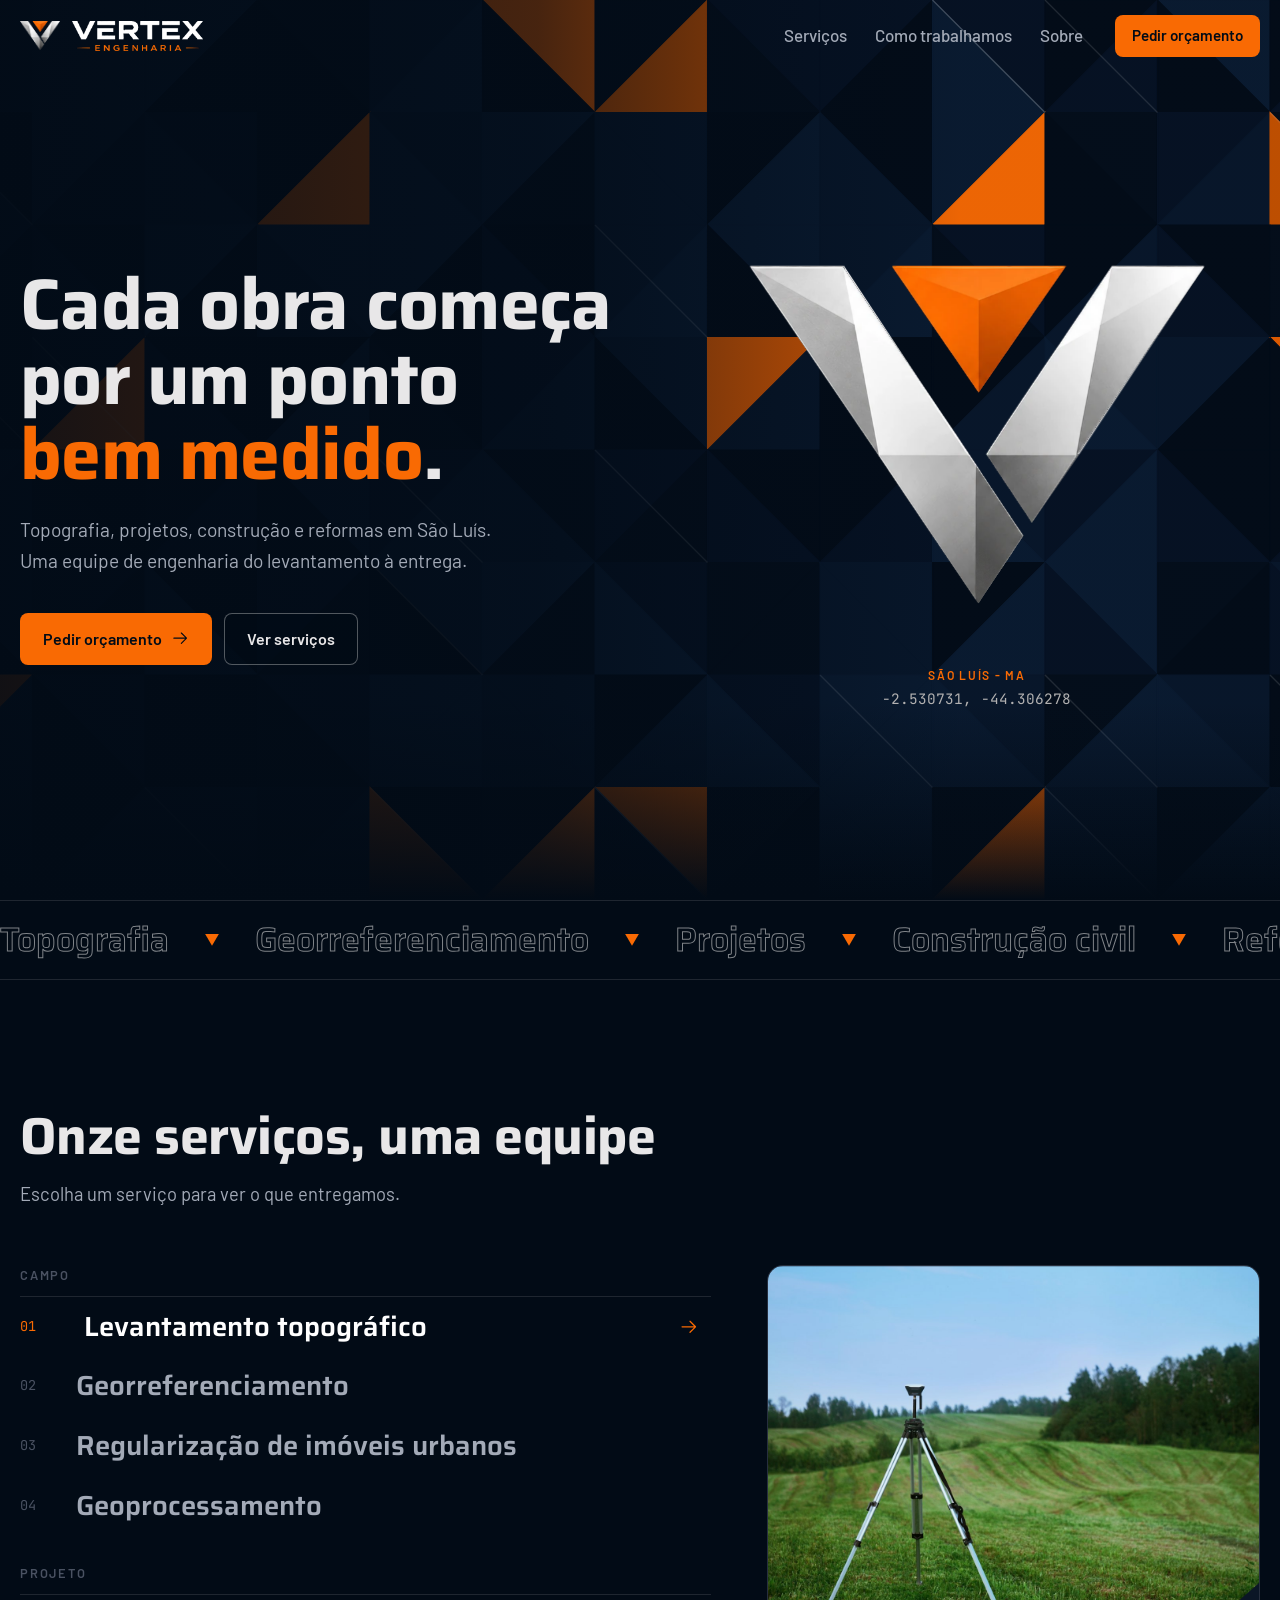
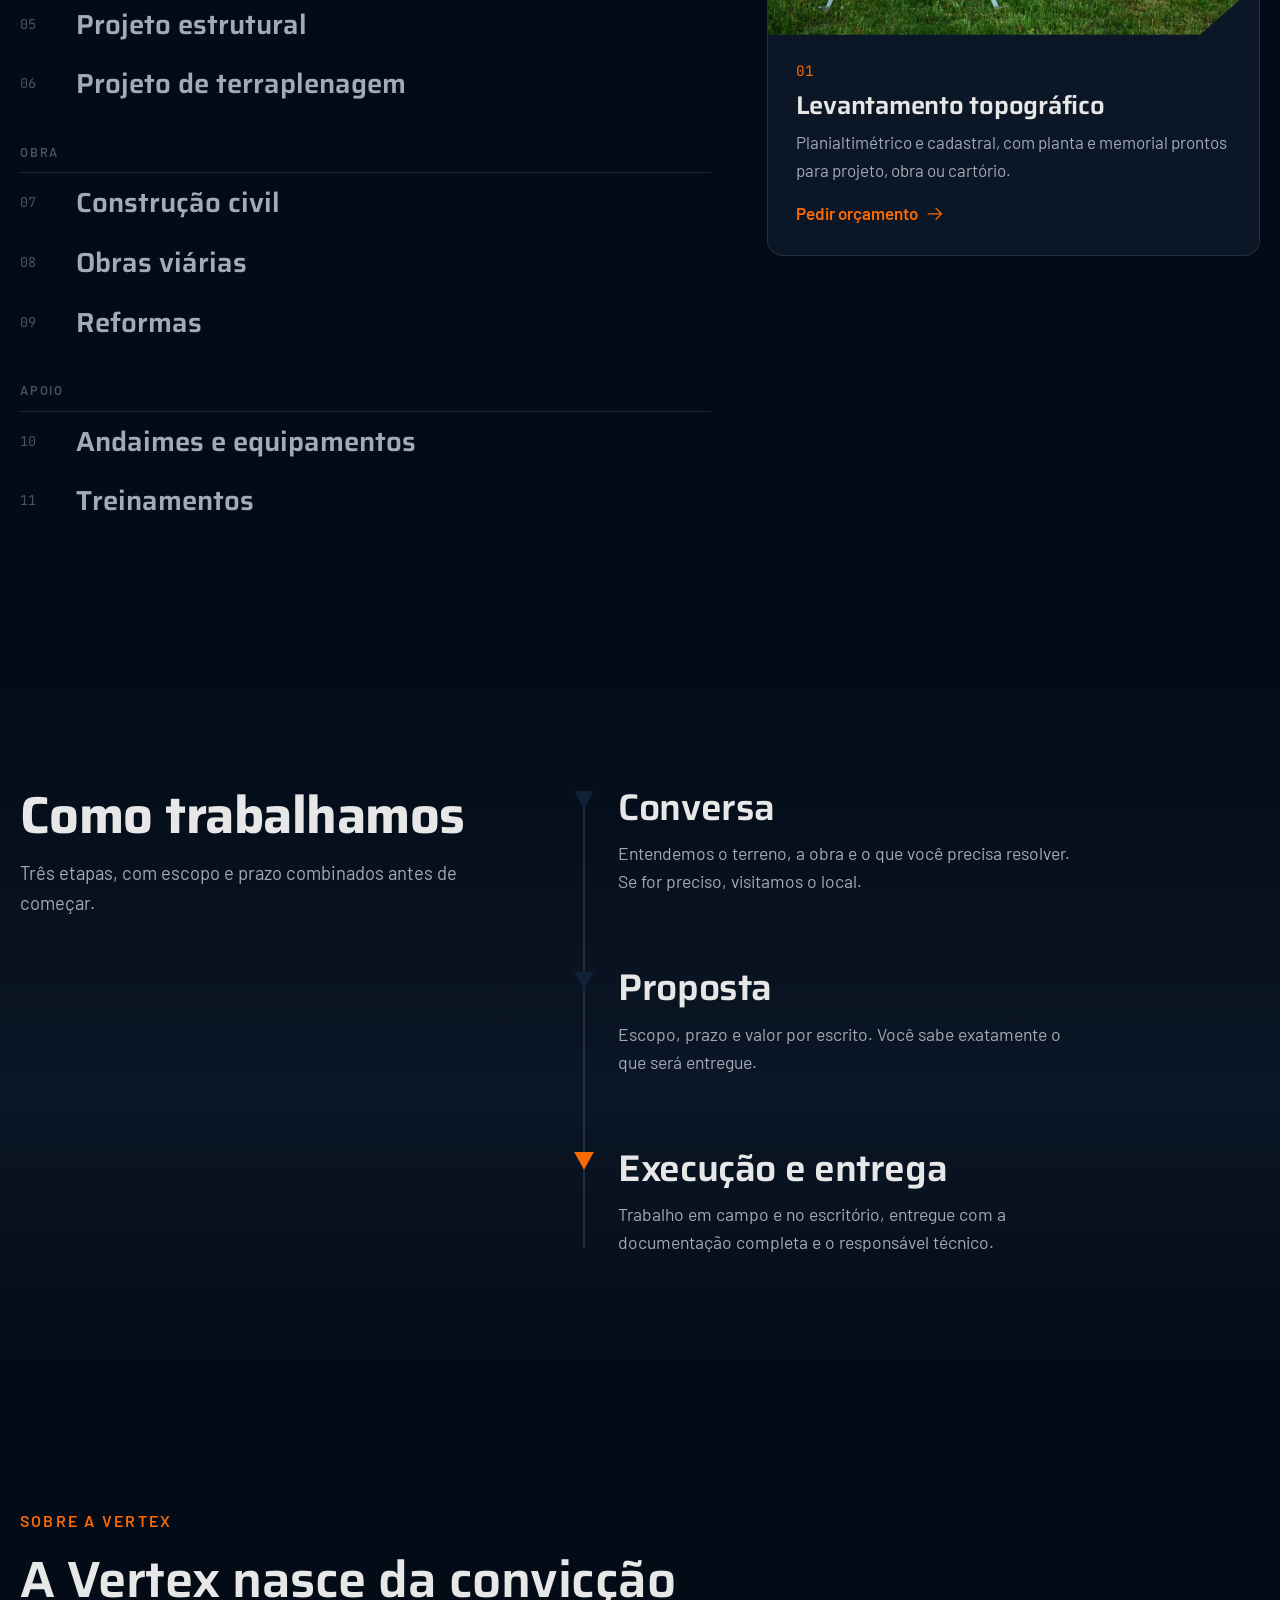
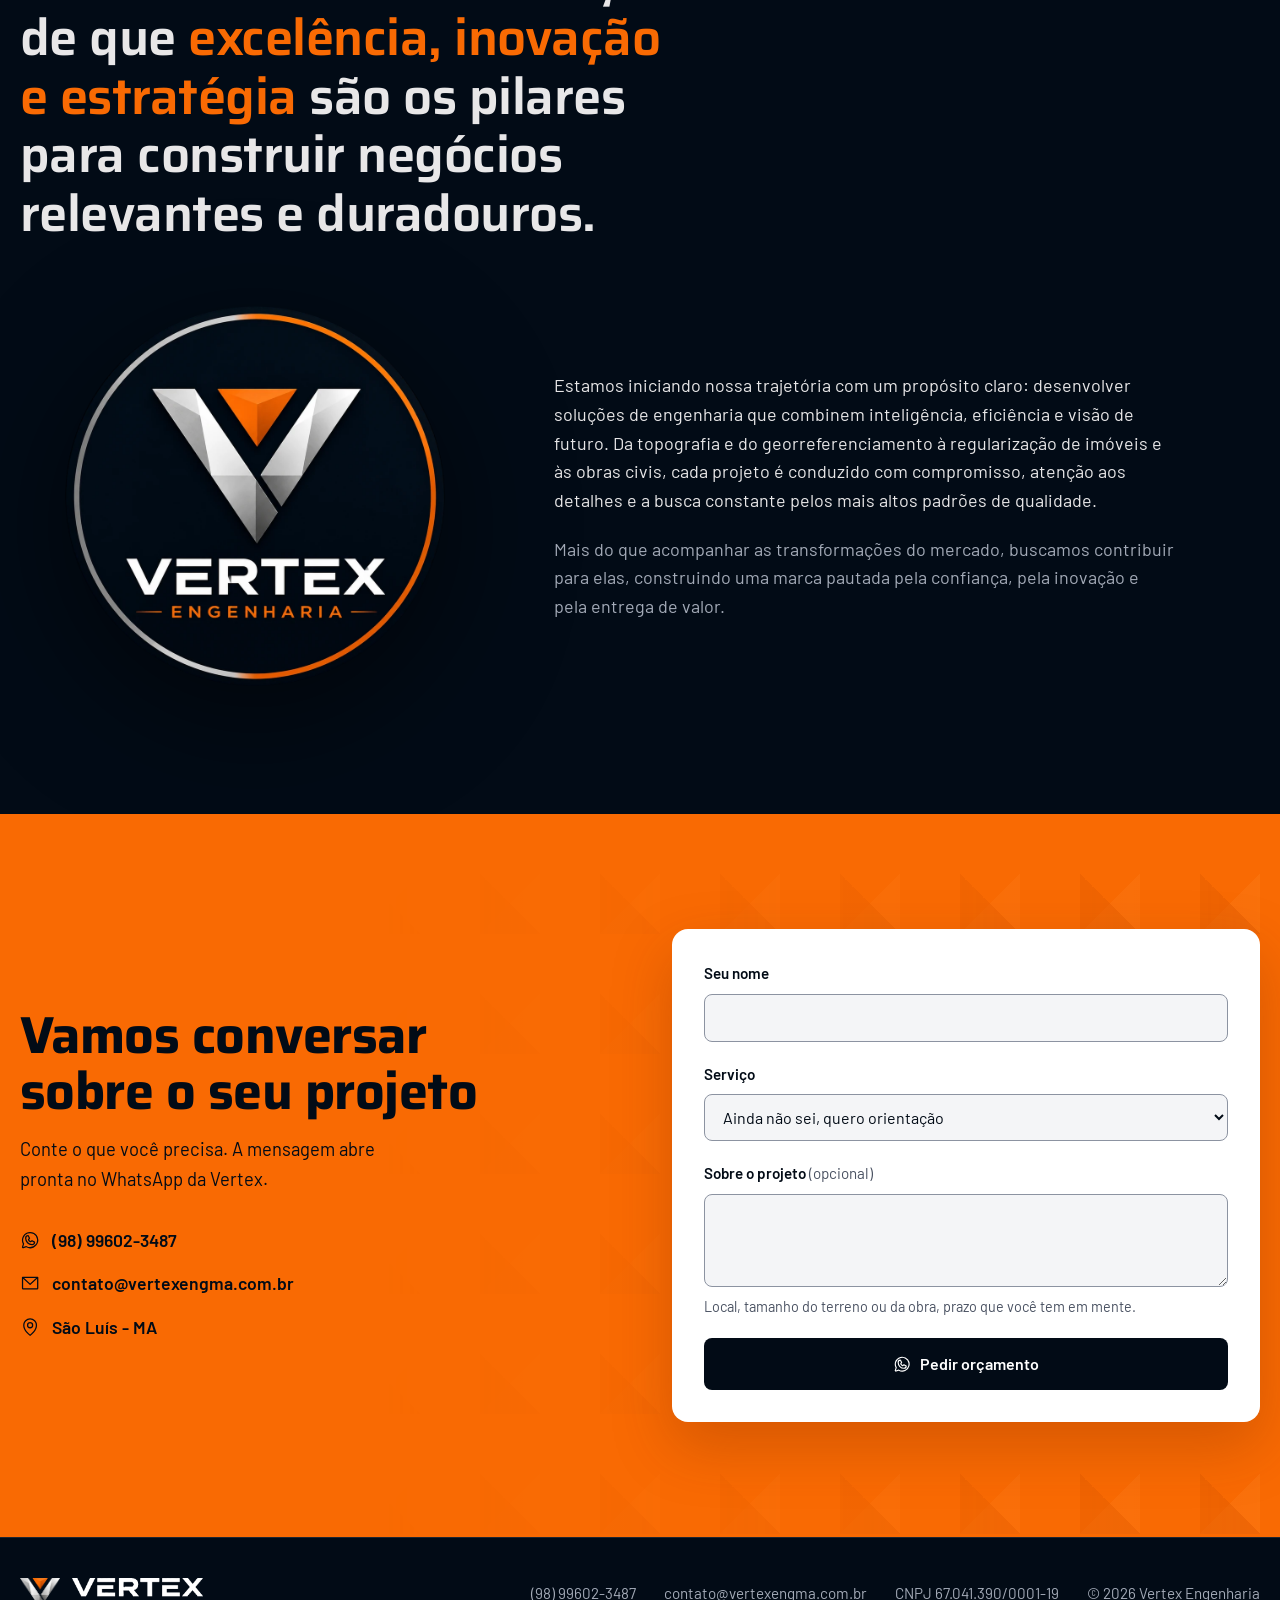
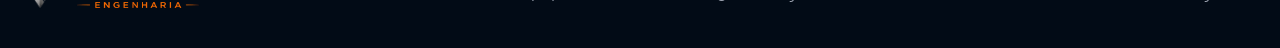
==== index.html @ 5aad8953 "Site Vertex Engenharia, opção 2 (link de teste) Co-Authored-By: Claude Opus 5.5 <noreply@anthropic.c" ====
<!doctype html>
<html lang="pt-BR">
<head>
<meta charset="utf-8">
<meta name="viewport" content="width=device-width, initial-scale=1">
<title>Vertex Engenharia | Topografia, projetos, obras e reformas em São Luís - MA</title>
<meta name="description" content="Engenharia em São Luís - MA: levantamento topográfico, georreferenciamento, regularização de imóveis, geoprocessamento, projeto estrutural, terraplenagem, construção civil, obras viárias, reformas, andaimes e treinamentos.">
<meta name="theme-color" content="#020B16">
<meta name="robots" content="noindex">
<link rel="icon" href="assets/favicon.svg" type="image/svg+xml">
<link rel="apple-touch-icon" href="assets/apple-touch-icon.png">
<link rel="canonical" href="https://vertexengma.com.br/">
<meta property="og:title" content="Vertex Engenharia">
<meta property="og:description" content="Cada obra começa por um ponto bem medido. Topografia, projetos, construção e reformas em São Luís - MA.">
<meta property="og:type" content="website">
<meta property="og:url" content="https://vertexengma.com.br/">
<meta property="og:image" content="https://vertexengma.com.br/assets/selo-512.png">
<link rel="preload" href="assets/fonts/saira-latin-700-normal.woff2" as="font" type="font/woff2" crossorigin>
<link rel="preload" href="assets/fonts/barlow-latin-400-normal.woff2" as="font" type="font/woff2" crossorigin>
<link rel="preload" href="assets/img/v-metal.webp" as="image">
<link rel="stylesheet" href="styles.css">
<script type="application/ld+json">{"@context": "https://schema.org", "@type": "ProfessionalService", "name": "Vertex Engenharia", "url": "https://vertexengma.com.br/", "email": "contato@vertexengma.com.br", "telephone": "+55-98-99602-3487", "taxID": "67.041.390/0001-19", "logo": "https://vertexengma.com.br/assets/selo-512.png", "address": {"@type": "PostalAddress", "addressLocality": "São Luís", "addressRegion": "MA", "addressCountry": "BR"}, "areaServed": {"@type": "City", "name": "São Luís"}}</script>
</head>
<body>

<!-- Ícones: Phosphor Icons (MIT), regular -->
<svg xmlns="http://www.w3.org/2000/svg" aria-hidden="true" style="position:absolute;width:0;height:0;overflow:hidden">
<symbol id="i-arrow-right" viewBox="0 0 256 256" fill="currentColor"><path d="M221.66,133.66l-72,72a8,8,0,0,1-11.32-11.32L196.69,136H40a8,8,0,0,1,0-16H196.69L138.34,61.66a8,8,0,0,1,11.32-11.32l72,72A8,8,0,0,1,221.66,133.66Z"/></symbol>
<symbol id="i-arrow-down" viewBox="0 0 256 256" fill="currentColor"><path d="M205.66,149.66l-72,72a8,8,0,0,1-11.32,0l-72-72a8,8,0,0,1,11.32-11.32L120,196.69V40a8,8,0,0,1,16,0V196.69l58.34-58.35a8,8,0,0,1,11.32,11.32Z"/></symbol>
<symbol id="i-whatsapp-logo" viewBox="0 0 256 256" fill="currentColor"><path d="M187.58,144.84l-32-16a8,8,0,0,0-8,.5l-14.69,9.8a40.55,40.55,0,0,1-16-16l9.8-14.69a8,8,0,0,0,.5-8l-16-32A8,8,0,0,0,104,64a40,40,0,0,0-40,40,88.1,88.1,0,0,0,88,88,40,40,0,0,0,40-40A8,8,0,0,0,187.58,144.84ZM152,176a72.08,72.08,0,0,1-72-72A24,24,0,0,1,99.29,80.46l11.48,23L101,118a8,8,0,0,0-.73,7.51,56.470,56.470,0,0,0,30.15,30.15A8,8,0,0,0,138,155l14.61-9.74,23,11.48A24,24,0,0,1,152,176ZM128,24A104,104,0,0,0,36.18,176.88L24.83,210.93a16,16,0,0,0,20.24,20.240l34.05-11.35A104,104,0,1,0,128,24Zm0,192a87.870,87.870,0,0,1-44.06-11.81,8,8,0,0,0-6.54-.67L40,216,52.47,178.6a8,8,0,0,0-.66-6.54A88,88,0,1,1,128,216Z"/></symbol>
<symbol id="i-phone" viewBox="0 0 256 256" fill="currentColor"><path d="M222.37,158.46l-47.11-21.11-.13-.06a16,16,0,0,0-15.17,1.4,8.12,8.12,0,0,0-.75.56L134.87,160c-15.42-7.49-31.34-23.29-38.83-38.51l20.78-24.71c.2-.25.39-.5.57-.77a16,16,0,0,0,1.32-15.06l0-.12L97.54,33.64a16,16,0,0,0-16.62-9.52A56.26,56.26,0,0,0,32,80c0,79.4,64.6,144,144,144a56.26,56.26,0,0,0,55.88-48.92A16,16,0,0,0,222.37,158.46ZM176,208A128.14,128.14,0,0,1,48,80,40.2,40.2,0,0,1,82.87,40a.61.61,0,0,0,0,.12l21,47L83.2,111.86a6.130,6.130,0,0,0-.57.77,16,16,0,0,0-1,15.7c9.06,18.53,27.73,37.06,46.46,46.11a16,16,0,0,0,15.75-1.14,8.440,8.440,0,0,0,.74-.56L168.89,152l47,21.05h0s.08,0,.11,0A40.21,40.21,0,0,1,176,208Z"/></symbol>
<symbol id="i-envelope-simple" viewBox="0 0 256 256" fill="currentColor"><path d="M224,48H32a8,8,0,0,0-8,8V192a16,16,0,0,0,16,16H216a16,16,0,0,0,16-16V56A8,8,0,0,0,224,48ZM203.43,64,128,133.15,52.57,64ZM216,192H40V74.19l82.59,75.71a8,8,0,0,0,10.82,0L216,74.19V192Z"/></symbol>
<symbol id="i-map-pin" viewBox="0 0 256 256" fill="currentColor"><path d="M128,64a40,40,0,1,0,40,40A40,40,0,0,0,128,64Zm0,64a24,24,0,1,1,24-24A24,24,0,0,1,128,128Zm0-112a88.1,88.1,0,0,0-88,88c0,31.4,14.51,64.68,42,96.25a254.19,254.19,0,0,0,41.45,38.3,8,8,0,0,0,9.18,0A254.19,254.19,0,0,0,174,200.25c27.45-31.57,42-64.85,42-96.25A88.1,88.1,0,0,0,128,16Zm0,206c-16.53-13-72-60.75-72-118a72,72,0,0,1,144,0C200,161.23,144.53,209,128,222Z"/></symbol>
<symbol id="i-v" viewBox="0 0 830 616">
  <polygon fill="#C3C3C3" points="0,0 172,0 234,344"/>
  <polygon fill="#F6F6F6" points="172,0 399,344 234,344"/>
  <polygon fill="#828282" points="234,344 399,344 498,492 418,616"/>
  <polygon fill="#C3C3C3" points="662,0 830,0 602,344"/>
  <polygon fill="#F6F6F6" points="662,0 602,344 434,344"/>
  <polygon fill="#828282" points="434,344 602,344 517,466"/>
  <polygon fill="#F96A03" points="260,0 578,0 418,68"/>
  <polygon fill="#FF8B2E" points="260,0 418,68 418,230"/>
  <polygon fill="#D05201" points="578,0 418,230 418,68"/>
</symbol>
</svg>

<a class="skip" href="#conteudo">Pular para o conteúdo</a>

<header class="header" id="header">
  <div class="wrap header-in">
    <a class="brand" href="#topo" aria-label="Vertex Engenharia, início">
      <img class="brand-v" src="assets/img/v-metal.webp" alt="" width="682" height="506">
      <img class="brand-word" src="assets/wordmark.png" alt="" width="847" height="194">
    </a>
    <nav class="nav" aria-label="Principal">
      <a href="#servicos">Serviços</a>
      <a href="#como-trabalhamos">Como trabalhamos</a>
      <a href="#sobre">Sobre</a>
    </nav>
    <a class="btn btn-primary btn-sm" href="#contato">Pedir orçamento</a>
  </div>
</header>

<main id="conteudo">

<!-- HERO: campo facetado interativo + símbolo que se monta -->
<section class="hero" id="topo">
  <svg class="field" id="field" viewBox="0 0 1600 1000" preserveAspectRatio="xMidYMid slice" aria-hidden="true"><polygon points="0,0 125,0 0,125" fill="#08172B" stroke="#08172B" stroke-width="1.2"></polygon><polygon points="125,0 125,125 0,125" fill="#08172B" stroke="#08172B" stroke-width="1.2"></polygon><polygon points="125,0 250,0 250,125" fill="#0A1B31" stroke="#0A1B31" stroke-width="1.2"></polygon><polygon points="125,0 250,125 125,125" fill="#0A1B31" stroke="#0A1B31" stroke-width="1.2"></polygon><polygon points="250,0 375,0 250,125" fill="#0A1B31" stroke="#0A1B31" stroke-width="1.2"></polygon><polygon points="375,0 375,125 250,125" fill="#030C18" stroke="#030C18" stroke-width="1.2"></polygon><polygon points="375,0 500,0 500,125" fill="#040E1B" stroke="#040E1B" stroke-width="1.2"></polygon><polygon points="375,0 500,125 375,125" fill="#030C18" stroke="#030C18" stroke-width="1.2"></polygon><polygon points="500,0 625,0 500,125" fill="#08172B" stroke="#08172B" stroke-width="1.2"></polygon><polygon points="625,0 625,125 500,125" fill="#0A1B31" stroke="#0A1B31" stroke-width="1.2"></polygon><polygon points="625,0 750,0 750,125" fill="#E85E00" stroke="#E85E00" stroke-width="1.2"></polygon><polygon points="625,0 750,125 625,125" fill="#030C18" stroke="#030C18" stroke-width="1.2"></polygon><polygon points="750,0 875,0 750,125" fill="#040E1B" stroke="#040E1B" stroke-width="1.2"></polygon><polygon points="875,0 875,125 750,125" fill="#C75200" stroke="#C75200" stroke-width="1.2"></polygon><polygon points="875,0 1000,0 1000,125" fill="#061224" stroke="#061224" stroke-width="1.2"></polygon><polygon points="875,0 1000,125 875,125" fill="#040E1B" stroke="#040E1B" stroke-width="1.2"></polygon><polygon points="1000,0 1125,0 1000,125" fill="#061224" stroke="#061224" stroke-width="1.2"></polygon><polygon points="1125,0 1125,125 1000,125" fill="#030C18" stroke="#030C18" stroke-width="1.2"></polygon><polygon points="1125,0 1250,0 1250,125" fill="#061224" stroke="#061224" stroke-width="1.2"></polygon><polygon points="1125,0 1250,125 1125,125" fill="#0A1B31" stroke="#0A1B31" stroke-width="1.2"></polygon><polygon points="1250,0 1375,0 1250,125" fill="#030C18" stroke="#030C18" stroke-width="1.2"></polygon><polygon points="1375,0 1375,125 1250,125" fill="#061224" stroke="#061224" stroke-width="1.2"></polygon><polygon points="1375,0 1500,0 1500,125" fill="#0A1B31" stroke="#0A1B31" stroke-width="1.2"></polygon><polygon points="1375,0 1500,125 1375,125" fill="#030C18" stroke="#030C18" stroke-width="1.2"></polygon><polygon points="1500,0 1625,0 1500,125" fill="#030C18" stroke="#030C18" stroke-width="1.2"></polygon><polygon points="1625,0 1625,125 1500,125" fill="#061224" stroke="#061224" stroke-width="1.2"></polygon><polygon points="1625,0 1750,0 1750,125" fill="#030C18" stroke="#030C18" stroke-width="1.2"></polygon><polygon points="1625,0 1750,125 1625,125" fill="#030C18" stroke="#030C18" stroke-width="1.2"></polygon><polygon points="0,125 125,125 125,250" fill="#030C18" stroke="#030C18" stroke-width="1.2"></polygon><polygon points="0,125 125,250 0,250" fill="#08172B" stroke="#08172B" stroke-width="1.2"></polygon><polygon points="125,125 250,125 125,250" fill="#0A1B31" stroke="#0A1B31" stroke-width="1.2"></polygon><polygon points="250,125 250,250 125,250" fill="#061224" stroke="#061224" stroke-width="1.2"></polygon><polygon points="250,125 375,125 375,250" fill="#061224" stroke="#061224" stroke-width="1.2"></polygon><polygon points="250,125 375,250 250,250" fill="#08172B" stroke="#08172B" stroke-width="1.2"></polygon><polygon points="375,125 500,125 375,250" fill="#030C18" stroke="#030C18" stroke-width="1.2"></polygon><polygon points="500,125 500,250 375,250" fill="#C75200" stroke="#C75200" stroke-width="1.2"></polygon><polygon points="500,125 625,125 625,250" fill="#08172B" stroke="#08172B" stroke-width="1.2"></polygon><polygon points="500,125 625,250 500,250" fill="#0A1B31" stroke="#0A1B31" stroke-width="1.2"></polygon><polygon points="625,125 750,125 625,250" fill="#0A1B31" stroke="#0A1B31" stroke-width="1.2"></polygon><polygon points="750,125 750,250 625,250" fill="#040E1B" stroke="#040E1B" stroke-width="1.2"></polygon><polygon points="750,125 875,125 875,250" fill="#08172B" stroke="#08172B" stroke-width="1.2"></polygon><polygon points="750,125 875,250 750,250" fill="#08172B" stroke="#08172B" stroke-width="1.2"></polygon><polygon points="875,125 1000,125 875,250" fill="#030C18" stroke="#030C18" stroke-width="1.2"></polygon><polygon points="1000,125 1000,250 875,250" fill="#0A1B31" stroke="#0A1B31" stroke-width="1.2"></polygon><polygon points="1000,125 1125,125 1125,250" fill="#030C18" stroke="#030C18" stroke-width="1.2"></polygon><polygon points="1000,125 1125,250 1000,250" fill="#08172B" stroke="#08172B" stroke-width="1.2"></polygon><polygon points="1125,125 1250,125 1125,250" fill="#0A1B31" stroke="#0A1B31" stroke-width="1.2"></polygon><polygon points="1250,125 1250,250 1125,250" fill="#F96A03" stroke="#F96A03" stroke-width="1.2"></polygon><polygon points="1250,125 1375,125 1375,250" fill="#040E1B" stroke="#040E1B" stroke-width="1.2"></polygon><polygon points="1250,125 1375,250 1250,250" fill="#030C18" stroke="#030C18" stroke-width="1.2"></polygon><polygon points="1375,125 1500,125 1375,250" fill="#061224" stroke="#061224" stroke-width="1.2"></polygon><polygon points="1500,125 1500,250 1375,250" fill="#08172B" stroke="#08172B" stroke-width="1.2"></polygon><polygon points="1500,125 1625,125 1625,250" fill="#030C18" stroke="#030C18" stroke-width="1.2"></polygon><polygon points="1500,125 1625,250 1500,250" fill="#C75200" stroke="#C75200" stroke-width="1.2"></polygon><polygon points="1625,125 1750,125 1625,250" fill="#061224" stroke="#061224" stroke-width="1.2"></polygon><polygon points="1750,125 1750,250 1625,250" fill="#040E1B" stroke="#040E1B" stroke-width="1.2"></polygon><polygon points="0,250 125,250 0,375" fill="#08172B" stroke="#08172B" stroke-width="1.2"></polygon><polygon points="125,250 125,375 0,375" fill="#040E1B" stroke="#040E1B" stroke-width="1.2"></polygon><polygon points="125,250 250,250 250,375" fill="#040E1B" stroke="#040E1B" stroke-width="1.2"></polygon><polygon points="125,250 250,375 125,375" fill="#061224" stroke="#061224" stroke-width="1.2"></polygon><polygon points="250,250 375,250 250,375" fill="#0A1B31" stroke="#0A1B31" stroke-width="1.2"></polygon><polygon points="375,250 375,375 250,375" fill="#040E1B" stroke="#040E1B" stroke-width="1.2"></polygon><polygon points="375,250 500,250 500,375" fill="#0A1B31" stroke="#0A1B31" stroke-width="1.2"></polygon><polygon points="375,250 500,375 375,375" fill="#08172B" stroke="#08172B" stroke-width="1.2"></polygon><polygon points="500,250 625,250 500,375" fill="#0A1B31" stroke="#0A1B31" stroke-width="1.2"></polygon><polygon points="625,250 625,375 500,375" fill="#030C18" stroke="#030C18" stroke-width="1.2"></polygon><polygon points="625,250 750,250 750,375" fill="#030C18" stroke="#030C18" stroke-width="1.2"></polygon><polygon points="625,250 750,375 625,375" fill="#061224" stroke="#061224" stroke-width="1.2"></polygon><polygon points="750,250 875,250 750,375" fill="#08172B" stroke="#08172B" stroke-width="1.2"></polygon><polygon points="875,250 875,375 750,375" fill="#0A1B31" stroke="#0A1B31" stroke-width="1.2"></polygon><polygon points="875,250 1000,250 1000,375" fill="#0A1B31" stroke="#0A1B31" stroke-width="1.2"></polygon><polygon points="875,250 1000,375 875,375" fill="#030C18" stroke="#030C18" stroke-width="1.2"></polygon><polygon points="1000,250 1125,250 1000,375" fill="#08172B" stroke="#08172B" stroke-width="1.2"></polygon><polygon points="1125,250 1125,375 1000,375" fill="#0A1B31" stroke="#0A1B31" stroke-width="1.2"></polygon><polygon points="1125,250 1250,250 1250,375" fill="#061224" stroke="#061224" stroke-width="1.2"></polygon><polygon points="1125,250 1250,375 1125,375" fill="#040E1B" stroke="#040E1B" stroke-width="1.2"></polygon><polygon points="1250,250 1375,250 1250,375" fill="#030C18" stroke="#030C18" stroke-width="1.2"></polygon><polygon points="1375,250 1375,375 1250,375" fill="#08172B" stroke="#08172B" stroke-width="1.2"></polygon><polygon points="1375,250 1500,250 1500,375" fill="#030C18" stroke="#030C18" stroke-width="1.2"></polygon><polygon points="1375,250 1500,375 1375,375" fill="#061224" stroke="#061224" stroke-width="1.2"></polygon><polygon points="1500,250 1625,250 1500,375" fill="#040E1B" stroke="#040E1B" stroke-width="1.2"></polygon><polygon points="1625,250 1625,375 1500,375" fill="#040E1B" stroke="#040E1B" stroke-width="1.2"></polygon><polygon points="1625,250 1750,250 1750,375" fill="#061224" stroke="#061224" stroke-width="1.2"></polygon><polygon points="1625,250 1750,375 1625,375" fill="#0A1B31" stroke="#0A1B31" stroke-width="1.2"></polygon><polygon points="0,375 125,375 125,500" fill="#040E1B" stroke="#040E1B" stroke-width="1.2"></polygon><polygon points="0,375 125,500 0,500" fill="#030C18" stroke="#030C18" stroke-width="1.2"></polygon><polygon points="125,375 250,375 125,500" fill="#061224" stroke="#061224" stroke-width="1.2"></polygon><polygon points="250,375 250,500 125,500" fill="#E85E00" stroke="#E85E00" stroke-width="1.2"></polygon><polygon points="250,375 375,375 375,500" fill="#030C18" stroke="#030C18" stroke-width="1.2"></polygon><polygon points="250,375 375,500 250,500" fill="#061224" stroke="#061224" stroke-width="1.2"></polygon><polygon points="375,375 500,375 375,500" fill="#030C18" stroke="#030C18" stroke-width="1.2"></polygon><polygon points="500,375 500,500 375,500" fill="#0A1B31" stroke="#0A1B31" stroke-width="1.2"></polygon><polygon points="500,375 625,375 625,500" fill="#030C18" stroke="#030C18" stroke-width="1.2"></polygon><polygon points="500,375 625,500 500,500" fill="#040E1B" stroke="#040E1B" stroke-width="1.2"></polygon><polygon points="625,375 750,375 625,500" fill="#061224" stroke="#061224" stroke-width="1.2"></polygon><polygon points="750,375 750,500 625,500" fill="#08172B" stroke="#08172B" stroke-width="1.2"></polygon><polygon points="750,375 875,375 875,500" fill="#08172B" stroke="#08172B" stroke-width="1.2"></polygon><polygon points="750,375 875,500 750,500" fill="#030C18" stroke="#030C18" stroke-width="1.2"></polygon><polygon points="875,375 1000,375 875,500" fill="#E85E00" stroke="#E85E00" stroke-width="1.2"></polygon><polygon points="1000,375 1000,500 875,500" fill="#08172B" stroke="#08172B" stroke-width="1.2"></polygon><polygon points="1000,375 1125,375 1125,500" fill="#030C18" stroke="#030C18" stroke-width="1.2"></polygon><polygon points="1000,375 1125,500 1000,500" fill="#030C18" stroke="#030C18" stroke-width="1.2"></polygon><polygon points="1125,375 1250,375 1125,500" fill="#030C18" stroke="#030C18" stroke-width="1.2"></polygon><polygon points="1250,375 1250,500 1125,500" fill="#08172B" stroke="#08172B" stroke-width="1.2"></polygon><polygon points="1250,375 1375,375 1375,500" fill="#08172B" stroke="#08172B" stroke-width="1.2"></polygon><polygon points="1250,375 1375,500 1250,500" fill="#0A1B31" stroke="#0A1B31" stroke-width="1.2"></polygon><polygon points="1375,375 1500,375 1375,500" fill="#08172B" stroke="#08172B" stroke-width="1.2"></polygon><polygon points="1500,375 1500,500 1375,500" fill="#030C18" stroke="#030C18" stroke-width="1.2"></polygon><polygon points="1500,375 1625,375 1625,500" fill="#E85E00" stroke="#E85E00" stroke-width="1.2"></polygon><polygon points="1500,375 1625,500 1500,500" fill="#030C18" stroke="#030C18" stroke-width="1.2"></polygon><polygon points="1625,375 1750,375 1625,500" fill="#040E1B" stroke="#040E1B" stroke-width="1.2"></polygon><polygon points="1750,375 1750,500 1625,500" fill="#030C18" stroke="#030C18" stroke-width="1.2"></polygon><polygon points="0,500 125,500 0,625" fill="#0A1B31" stroke="#0A1B31" stroke-width="1.2"></polygon><polygon points="125,500 125,625 0,625" fill="#08172B" stroke="#08172B" stroke-width="1.2"></polygon><polygon points="125,500 250,500 250,625" fill="#030C18" stroke="#030C18" stroke-width="1.2"></polygon><polygon points="125,500 250,625 125,625" fill="#040E1B" stroke="#040E1B" stroke-width="1.2"></polygon><polygon points="250,500 375,500 250,625" fill="#040E1B" stroke="#040E1B" stroke-width="1.2"></polygon><polygon points="375,500 375,625 250,625" fill="#061224" stroke="#061224" stroke-width="1.2"></polygon><polygon points="375,500 500,500 500,625" fill="#08172B" stroke="#08172B" stroke-width="1.2"></polygon><polygon points="375,500 500,625 375,625" fill="#040E1B" stroke="#040E1B" stroke-width="1.2"></polygon><polygon points="500,500 625,500 500,625" fill="#061224" stroke="#061224" stroke-width="1.2"></polygon><polygon points="625,500 625,625 500,625" fill="#08172B" stroke="#08172B" stroke-width="1.2"></polygon><polygon points="625,500 750,500 750,625" fill="#040E1B" stroke="#040E1B" stroke-width="1.2"></polygon><polygon points="625,500 750,625 625,625" fill="#08172B" stroke="#08172B" stroke-width="1.2"></polygon><polygon points="750,500 875,500 750,625" fill="#061224" stroke="#061224" stroke-width="1.2"></polygon><polygon points="875,500 875,625 750,625" fill="#040E1B" stroke="#040E1B" stroke-width="1.2"></polygon><polygon points="875,500 1000,500 1000,625" fill="#030C18" stroke="#030C18" stroke-width="1.2"></polygon><polygon points="875,500 1000,625 875,625" fill="#061224" stroke="#061224" stroke-width="1.2"></polygon><polygon points="1000,500 1125,500 1000,625" fill="#030C18" stroke="#030C18" stroke-width="1.2"></polygon><polygon points="1125,500 1125,625 1000,625" fill="#061224" stroke="#061224" stroke-width="1.2"></polygon><polygon points="1125,500 1250,500 1250,625" fill="#08172B" stroke="#08172B" stroke-width="1.2"></polygon><polygon points="1125,500 1250,625 1125,625" fill="#0A1B31" stroke="#0A1B31" stroke-width="1.2"></polygon><polygon points="1250,500 1375,500 1250,625" fill="#061224" stroke="#061224" stroke-width="1.2"></polygon><polygon points="1375,500 1375,625 1250,625" fill="#0A1B31" stroke="#0A1B31" stroke-width="1.2"></polygon><polygon points="1375,500 1500,500 1500,625" fill="#030C18" stroke="#030C18" stroke-width="1.2"></polygon><polygon points="1375,500 1500,625 1375,625" fill="#061224" stroke="#061224" stroke-width="1.2"></polygon><polygon points="1500,500 1625,500 1500,625" fill="#030C18" stroke="#030C18" stroke-width="1.2"></polygon><polygon points="1625,500 1625,625 1500,625" fill="#061224" stroke="#061224" stroke-width="1.2"></polygon><polygon points="1625,500 1750,500 1750,625" fill="#061224" stroke="#061224" stroke-width="1.2"></polygon><polygon points="1625,500 1750,625 1625,625" fill="#F96A03" stroke="#F96A03" stroke-width="1.2"></polygon><polygon points="0,625 125,625 125,750" fill="#08172B" stroke="#08172B" stroke-width="1.2"></polygon><polygon points="0,625 125,750 0,750" fill="#030C18" stroke="#030C18" stroke-width="1.2"></polygon><polygon points="125,625 250,625 125,750" fill="#061224" stroke="#061224" stroke-width="1.2"></polygon><polygon points="250,625 250,750 125,750" fill="#040E1B" stroke="#040E1B" stroke-width="1.2"></polygon><polygon points="250,625 375,625 375,750" fill="#030C18" stroke="#030C18" stroke-width="1.2"></polygon><polygon points="250,625 375,750 250,750" fill="#0A1B31" stroke="#0A1B31" stroke-width="1.2"></polygon><polygon points="375,625 500,625 375,750" fill="#061224" stroke="#061224" stroke-width="1.2"></polygon><polygon points="500,625 500,750 375,750" fill="#040E1B" stroke="#040E1B" stroke-width="1.2"></polygon><polygon points="500,625 625,625 625,750" fill="#08172B" stroke="#08172B" stroke-width="1.2"></polygon><polygon points="500,625 625,750 500,750" fill="#030C18" stroke="#030C18" stroke-width="1.2"></polygon><polygon points="625,625 750,625 625,750" fill="#0A1B31" stroke="#0A1B31" stroke-width="1.2"></polygon><polygon points="750,625 750,750 625,750" fill="#040E1B" stroke="#040E1B" stroke-width="1.2"></polygon><polygon points="750,625 875,625 875,750" fill="#061224" stroke="#061224" stroke-width="1.2"></polygon><polygon points="750,625 875,750 750,750" fill="#0A1B31" stroke="#0A1B31" stroke-width="1.2"></polygon><polygon points="875,625 1000,625 875,750" fill="#040E1B" stroke="#040E1B" stroke-width="1.2"></polygon><polygon points="1000,625 1000,750 875,750" fill="#040E1B" stroke="#040E1B" stroke-width="1.2"></polygon><polygon points="1000,625 1125,625 1125,750" fill="#08172B" stroke="#08172B" stroke-width="1.2"></polygon><polygon points="1000,625 1125,750 1000,750" fill="#08172B" stroke="#08172B" stroke-width="1.2"></polygon><polygon points="1125,625 1250,625 1125,750" fill="#030C18" stroke="#030C18" stroke-width="1.2"></polygon><polygon points="1250,625 1250,750 1125,750" fill="#0A1B31" stroke="#0A1B31" stroke-width="1.2"></polygon><polygon points="1250,625 1375,625 1375,750" fill="#0A1B31" stroke="#0A1B31" stroke-width="1.2"></polygon><polygon points="1250,625 1375,750 1250,750" fill="#061224" stroke="#061224" stroke-width="1.2"></polygon><polygon points="1375,625 1500,625 1375,750" fill="#040E1B" stroke="#040E1B" stroke-width="1.2"></polygon><polygon points="1500,625 1500,750 1375,750" fill="#030C18" stroke="#030C18" stroke-width="1.2"></polygon><polygon points="1500,625 1625,625 1625,750" fill="#08172B" stroke="#08172B" stroke-width="1.2"></polygon><polygon points="1500,625 1625,750 1500,750" fill="#061224" stroke="#061224" stroke-width="1.2"></polygon><polygon points="1625,625 1750,625 1625,750" fill="#061224" stroke="#061224" stroke-width="1.2"></polygon><polygon points="1750,625 1750,750 1625,750" fill="#030C18" stroke="#030C18" stroke-width="1.2"></polygon><polygon points="0,750 125,750 0,875" fill="#C75200" stroke="#C75200" stroke-width="1.2"></polygon><polygon points="125,750 125,875 0,875" fill="#0A1B31" stroke="#0A1B31" stroke-width="1.2"></polygon><polygon points="125,750 250,750 250,875" fill="#061224" stroke="#061224" stroke-width="1.2"></polygon><polygon points="125,750 250,875 125,875" fill="#030C18" stroke="#030C18" stroke-width="1.2"></polygon><polygon points="250,750 375,750 250,875" fill="#030C18" stroke="#030C18" stroke-width="1.2"></polygon><polygon points="375,750 375,875 250,875" fill="#030C18" stroke="#030C18" stroke-width="1.2"></polygon><polygon points="375,750 500,750 500,875" fill="#061224" stroke="#061224" stroke-width="1.2"></polygon><polygon points="375,750 500,875 375,875" fill="#040E1B" stroke="#040E1B" stroke-width="1.2"></polygon><polygon points="500,750 625,750 500,875" fill="#0A1B31" stroke="#0A1B31" stroke-width="1.2"></polygon><polygon points="625,750 625,875 500,875" fill="#0A1B31" stroke="#0A1B31" stroke-width="1.2"></polygon><polygon points="625,750 750,750 750,875" fill="#08172B" stroke="#08172B" stroke-width="1.2"></polygon><polygon points="625,750 750,875 625,875" fill="#08172B" stroke="#08172B" stroke-width="1.2"></polygon><polygon points="750,750 875,750 750,875" fill="#030C18" stroke="#030C18" stroke-width="1.2"></polygon><polygon points="875,750 875,875 750,875" fill="#08172B" stroke="#08172B" stroke-width="1.2"></polygon><polygon points="875,750 1000,750 1000,875" fill="#061224" stroke="#061224" stroke-width="1.2"></polygon><polygon points="875,750 1000,875 875,875" fill="#0A1B31" stroke="#0A1B31" stroke-width="1.2"></polygon><polygon points="1000,750 1125,750 1000,875" fill="#0A1B31" stroke="#0A1B31" stroke-width="1.2"></polygon><polygon points="1125,750 1125,875 1000,875" fill="#0A1B31" stroke="#0A1B31" stroke-width="1.2"></polygon><polygon points="1125,750 1250,750 1250,875" fill="#08172B" stroke="#08172B" stroke-width="1.2"></polygon><polygon points="1125,750 1250,875 1125,875" fill="#0A1B31" stroke="#0A1B31" stroke-width="1.2"></polygon><polygon points="1250,750 1375,750 1250,875" fill="#040E1B" stroke="#040E1B" stroke-width="1.2"></polygon><polygon points="1375,750 1375,875 1250,875" fill="#0A1B31" stroke="#0A1B31" stroke-width="1.2"></polygon><polygon points="1375,750 1500,750 1500,875" fill="#08172B" stroke="#08172B" stroke-width="1.2"></polygon><polygon points="1375,750 1500,875 1375,875" fill="#0A1B31" stroke="#0A1B31" stroke-width="1.2"></polygon><polygon points="1500,750 1625,750 1500,875" fill="#030C18" stroke="#030C18" stroke-width="1.2"></polygon><polygon points="1625,750 1625,875 1500,875" fill="#030C18" stroke="#030C18" stroke-width="1.2"></polygon><polygon points="1625,750 1750,750 1750,875" fill="#030C18" stroke="#030C18" stroke-width="1.2"></polygon><polygon points="1625,750 1750,875 1625,875" fill="#08172B" stroke="#08172B" stroke-width="1.2"></polygon><polygon points="0,875 125,875 125,1000" fill="#0A1B31" stroke="#0A1B31" stroke-width="1.2"></polygon><polygon points="0,875 125,1000 0,1000" fill="#030C18" stroke="#030C18" stroke-width="1.2"></polygon><polygon points="125,875 250,875 125,1000" fill="#030C18" stroke="#030C18" stroke-width="1.2"></polygon><polygon points="250,875 250,1000 125,1000" fill="#08172B" stroke="#08172B" stroke-width="1.2"></polygon><polygon points="250,875 375,875 375,1000" fill="#08172B" stroke="#08172B" stroke-width="1.2"></polygon><polygon points="250,875 375,1000 250,1000" fill="#08172B" stroke="#08172B" stroke-width="1.2"></polygon><polygon points="375,875 500,875 375,1000" fill="#061224" stroke="#061224" stroke-width="1.2"></polygon><polygon points="500,875 500,1000 375,1000" fill="#08172B" stroke="#08172B" stroke-width="1.2"></polygon><polygon points="500,875 625,875 625,1000" fill="#030C18" stroke="#030C18" stroke-width="1.2"></polygon><polygon points="500,875 625,1000 500,1000" fill="#C75200" stroke="#C75200" stroke-width="1.2"></polygon><polygon points="625,875 750,875 625,1000" fill="#040E1B" stroke="#040E1B" stroke-width="1.2"></polygon><polygon points="750,875 750,1000 625,1000" fill="#F96A03" stroke="#F96A03" stroke-width="1.2"></polygon><polygon points="750,875 875,875 875,1000" fill="#C75200" stroke="#C75200" stroke-width="1.2"></polygon><polygon points="750,875 875,1000 750,1000" fill="#061224" stroke="#061224" stroke-width="1.2"></polygon><polygon points="875,875 1000,875 875,1000" fill="#040E1B" stroke="#040E1B" stroke-width="1.2"></polygon><polygon points="1000,875 1000,1000 875,1000" fill="#030C18" stroke="#030C18" stroke-width="1.2"></polygon><polygon points="1000,875 1125,875 1125,1000" fill="#0A1B31" stroke="#0A1B31" stroke-width="1.2"></polygon><polygon points="1000,875 1125,1000 1000,1000" fill="#0A1B31" stroke="#0A1B31" stroke-width="1.2"></polygon><polygon points="1125,875 1250,875 1125,1000" fill="#040E1B" stroke="#040E1B" stroke-width="1.2"></polygon><polygon points="1250,875 1250,1000 1125,1000" fill="#E85E00" stroke="#E85E00" stroke-width="1.2"></polygon><polygon points="1250,875 1375,875 1375,1000" fill="#08172B" stroke="#08172B" stroke-width="1.2"></polygon><polygon points="1250,875 1375,1000 1250,1000" fill="#0A1B31" stroke="#0A1B31" stroke-width="1.2"></polygon><polygon points="1375,875 1500,875 1375,1000" fill="#040E1B" stroke="#040E1B" stroke-width="1.2"></polygon><polygon points="1500,875 1500,1000 1375,1000" fill="#0A1B31" stroke="#0A1B31" stroke-width="1.2"></polygon><polygon points="1500,875 1625,875 1625,1000" fill="#0A1B31" stroke="#0A1B31" stroke-width="1.2"></polygon><polygon points="1500,875 1625,1000 1500,1000" fill="#0A1B31" stroke="#0A1B31" stroke-width="1.2"></polygon><polygon points="1625,875 1750,875 1625,1000" fill="#040E1B" stroke="#040E1B" stroke-width="1.2"></polygon><polygon points="1750,875 1750,1000 1625,1000" fill="#061224" stroke="#061224" stroke-width="1.2"></polygon><polygon points="0,1000 125,1000 0,1125" fill="#061224" stroke="#061224" stroke-width="1.2"></polygon><polygon points="125,1000 125,1125 0,1125" fill="#040E1B" stroke="#040E1B" stroke-width="1.2"></polygon><polygon points="125,1000 250,1000 250,1125" fill="#040E1B" stroke="#040E1B" stroke-width="1.2"></polygon><polygon points="125,1000 250,1125 125,1125" fill="#040E1B" stroke="#040E1B" stroke-width="1.2"></polygon><polygon points="250,1000 375,1000 250,1125" fill="#040E1B" stroke="#040E1B" stroke-width="1.2"></polygon><polygon points="375,1000 375,1125 250,1125" fill="#061224" stroke="#061224" stroke-width="1.2"></polygon><polygon points="375,1000 500,1000 500,1125" fill="#08172B" stroke="#08172B" stroke-width="1.2"></polygon><polygon points="375,1000 500,1125 375,1125" fill="#08172B" stroke="#08172B" stroke-width="1.2"></polygon><polygon points="500,1000 625,1000 500,1125" fill="#040E1B" stroke="#040E1B" stroke-width="1.2"></polygon><polygon points="625,1000 625,1125 500,1125" fill="#030C18" stroke="#030C18" stroke-width="1.2"></polygon><polygon points="625,1000 750,1000 750,1125" fill="#0A1B31" stroke="#0A1B31" stroke-width="1.2"></polygon><polygon points="625,1000 750,1125 625,1125" fill="#061224" stroke="#061224" stroke-width="1.2"></polygon><polygon points="750,1000 875,1000 750,1125" fill="#0A1B31" stroke="#0A1B31" stroke-width="1.2"></polygon><polygon points="875,1000 875,1125 750,1125" fill="#061224" stroke="#061224" stroke-width="1.2"></polygon><polygon points="875,1000 1000,1000 1000,1125" fill="#040E1B" stroke="#040E1B" stroke-width="1.2"></polygon><polygon points="875,1000 1000,1125 875,1125" fill="#08172B" stroke="#08172B" stroke-width="1.2"></polygon><polygon points="1000,1000 1125,1000 1000,1125" fill="#030C18" stroke="#030C18" stroke-width="1.2"></polygon><polygon points="1125,1000 1125,1125 1000,1125" fill="#0A1B31" stroke="#0A1B31" stroke-width="1.2"></polygon><polygon points="1125,1000 1250,1000 1250,1125" fill="#0A1B31" stroke="#0A1B31" stroke-width="1.2"></polygon><polygon points="1125,1000 1250,1125 1125,1125" fill="#040E1B" stroke="#040E1B" stroke-width="1.2"></polygon><polygon points="1250,1000 1375,1000 1250,1125" fill="#040E1B" stroke="#040E1B" stroke-width="1.2"></polygon><polygon points="1375,1000 1375,1125 1250,1125" fill="#040E1B" stroke="#040E1B" stroke-width="1.2"></polygon><polygon points="1375,1000 1500,1000 1500,1125" fill="#030C18" stroke="#030C18" stroke-width="1.2"></polygon><polygon points="1375,1000 1500,1125 1375,1125" fill="#040E1B" stroke="#040E1B" stroke-width="1.2"></polygon><polygon points="1500,1000 1625,1000 1500,1125" fill="#08172B" stroke="#08172B" stroke-width="1.2"></polygon><polygon points="1625,1000 1625,1125 1500,1125" fill="#030C18" stroke="#030C18" stroke-width="1.2"></polygon><polygon points="1625,1000 1750,1000 1750,1125" fill="#08172B" stroke="#08172B" stroke-width="1.2"></polygon><polygon points="1625,1000 1750,1125 1625,1125" fill="#061224" stroke="#061224" stroke-width="1.2"></polygon><polygon points="0,1125 125,1125 125,1250" fill="#0A1B31" stroke="#0A1B31" stroke-width="1.2"></polygon><polygon points="0,1125 125,1250 0,1250" fill="#030C18" stroke="#030C18" stroke-width="1.2"></polygon><polygon points="125,1125 250,1125 125,1250" fill="#040E1B" stroke="#040E1B" stroke-width="1.2"></polygon><polygon points="250,1125 250,1250 125,1250" fill="#061224" stroke="#061224" stroke-width="1.2"></polygon><polygon points="250,1125 375,1125 375,1250" fill="#08172B" stroke="#08172B" stroke-width="1.2"></polygon><polygon points="250,1125 375,1250 250,1250" fill="#0A1B31" stroke="#0A1B31" stroke-width="1.2"></polygon><polygon points="375,1125 500,1125 375,1250" fill="#0A1B31" stroke="#0A1B31" stroke-width="1.2"></polygon><polygon points="500,1125 500,1250 375,1250" fill="#061224" stroke="#061224" stroke-width="1.2"></polygon><polygon points="500,1125 625,1125 625,1250" fill="#08172B" stroke="#08172B" stroke-width="1.2"></polygon><polygon points="500,1125 625,1250 500,1250" fill="#040E1B" stroke="#040E1B" stroke-width="1.2"></polygon><polygon points="625,1125 750,1125 625,1250" fill="#061224" stroke="#061224" stroke-width="1.2"></polygon><polygon points="750,1125 750,1250 625,1250" fill="#061224" stroke="#061224" stroke-width="1.2"></polygon><polygon points="750,1125 875,1125 875,1250" fill="#030C18" stroke="#030C18" stroke-width="1.2"></polygon><polygon points="750,1125 875,1250 750,1250" fill="#040E1B" stroke="#040E1B" stroke-width="1.2"></polygon><polygon points="875,1125 1000,1125 875,1250" fill="#08172B" stroke="#08172B" stroke-width="1.2"></polygon><polygon points="1000,1125 1000,1250 875,1250" fill="#061224" stroke="#061224" stroke-width="1.2"></polygon><polygon points="1000,1125 1125,1125 1125,1250" fill="#061224" stroke="#061224" stroke-width="1.2"></polygon><polygon points="1000,1125 1125,1250 1000,1250" fill="#040E1B" stroke="#040E1B" stroke-width="1.2"></polygon><polygon points="1125,1125 1250,1125 1125,1250" fill="#040E1B" stroke="#040E1B" stroke-width="1.2"></polygon><polygon points="1250,1125 1250,1250 1125,1250" fill="#061224" stroke="#061224" stroke-width="1.2"></polygon><polygon points="1250,1125 1375,1125 1375,1250" fill="#C75200" stroke="#C75200" stroke-width="1.2"></polygon><polygon points="1250,1125 1375,1250 1250,1250" fill="#0A1B31" stroke="#0A1B31" stroke-width="1.2"></polygon><polygon points="1375,1125 1500,1125 1375,1250" fill="#061224" stroke="#061224" stroke-width="1.2"></polygon><polygon points="1500,1125 1500,1250 1375,1250" fill="#061224" stroke="#061224" stroke-width="1.2"></polygon><polygon points="1500,1125 1625,1125 1625,1250" fill="#08172B" stroke="#08172B" stroke-width="1.2"></polygon><polygon points="1500,1125 1625,1250 1500,1250" fill="#0A1B31" stroke="#0A1B31" stroke-width="1.2"></polygon><polygon points="1625,1125 1750,1125 1625,1250" fill="#0A1B31" stroke="#0A1B31" stroke-width="1.2"></polygon><polygon points="1750,1125 1750,1250 1625,1250" fill="#040E1B" stroke="#040E1B" stroke-width="1.2"></polygon><line x1="1500" y1="750" x2="1625" y2="875" stroke="#FFFFFF" stroke-opacity="0.12" stroke-width="1.5"></line><line x1="1125" y1="0" x2="1250" y2="125" stroke="#FFFFFF" stroke-opacity="0.12" stroke-width="1.5"></line><line x1="125" y1="1125" x2="250" y2="1250" stroke="#FFFFFF" stroke-opacity="0.12" stroke-width="1.5"></line><line x1="125" y1="375" x2="250" y2="500" stroke="#FFFFFF" stroke-opacity="0.12" stroke-width="1.5"></line><line x1="500" y1="875" x2="625" y2="1000" stroke="#FFFFFF" stroke-opacity="0.12" stroke-width="1.5"></line><line x1="750" y1="1000" x2="875" y2="1125" stroke="#FFFFFF" stroke-opacity="0.12" stroke-width="1.5"></line><line x1="0" y1="375" x2="125" y2="500" stroke="#FFFFFF" stroke-opacity="0.12" stroke-width="1.5"></line><line x1="1250" y1="750" x2="1375" y2="875" stroke="#FFFFFF" stroke-opacity="0.12" stroke-width="1.5"></line><line x1="0" y1="125" x2="125" y2="250" stroke="#FFFFFF" stroke-opacity="0.12" stroke-width="1.5"></line><line x1="500" y1="500" x2="625" y2="625" stroke="#FFFFFF" stroke-opacity="0.12" stroke-width="1.5"></line><line x1="500" y1="625" x2="625" y2="750" stroke="#FFFFFF" stroke-opacity="0.12" stroke-width="1.5"></line><line x1="1000" y1="1000" x2="1125" y2="1125" stroke="#FFFFFF" stroke-opacity="0.12" stroke-width="1.5"></line><line x1="1000" y1="750" x2="1125" y2="875" stroke="#FFFFFF" stroke-opacity="0.12" stroke-width="1.5"></line><line x1="1000" y1="1125" x2="1125" y2="1250" stroke="#FFFFFF" stroke-opacity="0.12" stroke-width="1.5"></line><line x1="1625" y1="125" x2="1750" y2="250" stroke="#FFFFFF" stroke-opacity="0.12" stroke-width="1.5"></line><line x1="1250" y1="875" x2="1375" y2="1000" stroke="#FFFFFF" stroke-opacity="0.12" stroke-width="1.5"></line><line x1="1500" y1="125" x2="1625" y2="250" stroke="#FFFFFF" stroke-opacity="0.12" stroke-width="1.5"></line><line x1="1000" y1="1125" x2="1125" y2="1250" stroke="#FFFFFF" stroke-opacity="0.12" stroke-width="1.5"></line><line x1="1250" y1="0" x2="1375" y2="125" stroke="#FFFFFF" stroke-opacity="0.12" stroke-width="1.5"></line><line x1="750" y1="250" x2="875" y2="375" stroke="#FFFFFF" stroke-opacity="0.12" stroke-width="1.5"></line><line x1="750" y1="875" x2="875" y2="1000" stroke="#FFFFFF" stroke-opacity="0.12" stroke-width="1.5"></line><line x1="250" y1="875" x2="375" y2="1000" stroke="#FFFFFF" stroke-opacity="0.12" stroke-width="1.5"></line><line x1="1000" y1="1125" x2="1125" y2="1250" stroke="#FFFFFF" stroke-opacity="0.12" stroke-width="1.5"></line><line x1="1125" y1="0" x2="1250" y2="125" stroke="#FFFFFF" stroke-opacity="0.12" stroke-width="1.5"></line><line x1="750" y1="875" x2="875" y2="1000" stroke="#FFFFFF" stroke-opacity="0.12" stroke-width="1.5"></line><line x1="750" y1="500" x2="875" y2="625" stroke="#FFFFFF" stroke-opacity="0.12" stroke-width="1.5"></line></svg>
  <div class="hero-scrim" aria-hidden="true"></div>
  <span class="sentinel" id="sentinel" aria-hidden="true"></span>

  <div class="wrap hero-grid">
    <div class="hero-copy">
      <h1 class="ld" style="--d:0">Cada obra começa por um ponto <em>bem medido</em>.</h1>
      <p class="hero-sub ld" style="--d:1">Topografia, projetos, construção e reformas em São Luís. Uma equipe de engenharia do levantamento à entrega.</p>
      <div class="hero-ctas ld" style="--d:2">
        <a class="btn btn-primary" href="#contato">Pedir orçamento<svg class="icon" aria-hidden="true"><use href="#i-arrow-right"/></svg></a>
        <a class="btn btn-ghost" href="#servicos">Ver serviços</a>
      </div>
    </div>

    <div class="hero-v" id="heroV">
      <svg class="vmark" viewBox="-60 -80 950 776" role="img" aria-label="Símbolo da Vertex Engenharia">
        <g class="vf" style="--ex:-1;--ey:-.35;--i:0"><polygon fill="#C3C3C3" points="0,0 172,0 234,344"/></g>
        <g class="vf" style="--ex:-.55;--ey:.1;--i:1"><polygon fill="#F6F6F6" points="172,0 399,344 234,344"/></g>
        <g class="vf" style="--ex:-.35;--ey:1;--i:2"><polygon fill="#828282" points="234,344 399,344 498,492 418,616"/></g>
        <g class="vf" style="--ex:1;--ey:-.35;--i:3"><polygon fill="#C3C3C3" points="662,0 830,0 602,344"/></g>
        <g class="vf" style="--ex:.55;--ey:.1;--i:4"><polygon fill="#F6F6F6" points="662,0 602,344 434,344"/></g>
        <g class="vf" style="--ex:.35;--ey:1;--i:5"><polygon fill="#828282" points="434,344 602,344 517,466"/></g>
        <g class="vf vf-top" style="--ex:0;--ey:-1.5;--i:6">
          <polygon fill="#F96A03" points="260,0 578,0 418,68"/>
          <polygon fill="#FF8B2E" points="260,0 418,68 418,230"/>
          <polygon fill="#D05201" points="578,0 418,230 418,68"/>
        </g>
        <image class="vmetal" href="assets/img/v-metal.webp" x="0" y="0" width="830" height="616" preserveAspectRatio="none"/>
      </svg>
      <p class="readout ld" style="--d:4" aria-label="Coordenadas de São Luís, Maranhão">
        <span class="readout-k">São Luís - MA</span>
        <span class="readout-v" id="coords">-2.530731, -44.306278</span>
      </p>
    </div>
  </div>
</section>

<!-- Faixa de áreas (único letreiro em movimento da página) -->
<div class="ticker" aria-hidden="true">
  <div class="ticker-track">
    <span>Topografia</span><i></i><span>Georreferenciamento</span><i></i><span>Projetos</span><i></i><span>Construção civil</span><i></i><span>Reformas</span><i></i><span>Obras viárias</span><i></i>
    <span>Topografia</span><i></i><span>Georreferenciamento</span><i></i><span>Projetos</span><i></i><span>Construção civil</span><i></i><span>Reformas</span><i></i><span>Obras viárias</span><i></i>
  </div>
</div>

<!-- SERVIÇOS: índice interativo + painel fixo -->
<section class="section services" id="servicos">
  <div class="wrap">
    <h2 class="rv">Onze serviços, uma equipe</h2>
    <p class="lead rv">Escolha um serviço para ver o que entregamos.</p>

    <div class="svc">
      <div class="svc-list" role="list">
        <p class="svc-group">Campo</p>
        <div class="svc-item is-active" role="listitem" data-img="assets/img/campo-tripe.jpg" data-alt="Equipamento topográfico em tripé sobre um terreno">
          <button type="button" aria-expanded="true"><span class="svc-n">01</span><span class="svc-name">Levantamento topográfico</span><svg class="icon" aria-hidden="true"><use href="#i-arrow-right"/></svg></button>
          <p class="svc-desc">Planialtimétrico e cadastral, com planta e memorial prontos para projeto, obra ou cartório.</p>
        </div>
        <div class="svc-item" role="listitem" data-img="assets/img/hero-gnss.jpg" data-alt="Técnico com receptor GNSS medindo pontos no terreno">
          <button type="button" aria-expanded="false"><span class="svc-n">02</span><span class="svc-name">Georreferenciamento</span><svg class="icon" aria-hidden="true"><use href="#i-arrow-right"/></svg></button>
          <p class="svc-desc">Imóveis rurais conforme a norma do INCRA, com a certificação no SIGEF.</p>
        </div>
        <div class="svc-item" role="listitem" data-img="assets/img/projeto-planta.jpg" data-alt="Planta de imóvel com compasso sobre a mesa">
          <button type="button" aria-expanded="false"><span class="svc-n">03</span><span class="svc-name">Regularização de imóveis urbanos</span><svg class="icon" aria-hidden="true"><use href="#i-arrow-right"/></svg></button>
          <p class="svc-desc">Levantamento, plantas e documentação para regularizar o imóvel na prefeitura e no cartório.</p>
        </div>
        <div class="svc-item" role="listitem" data-img="assets/img/campo-tripe.jpg" data-alt="Equipamento topográfico em campo">
          <button type="button" aria-expanded="false"><span class="svc-n">04</span><span class="svc-name">Geoprocessamento</span><svg class="icon" aria-hidden="true"><use href="#i-arrow-right"/></svg></button>
          <p class="svc-desc">Mapas, análise de áreas e bases cartográficas feitos a partir de dados de campo e imagens.</p>
        </div>

        <p class="svc-group">Projeto</p>
        <div class="svc-item" role="listitem" data-img="assets/img/projeto-planta.jpg" data-alt="Projeto técnico impresso sobre a mesa">
          <button type="button" aria-expanded="false"><span class="svc-n">05</span><span class="svc-name">Projeto estrutural</span><svg class="icon" aria-hidden="true"><use href="#i-arrow-right"/></svg></button>
          <p class="svc-desc">Cálculo e detalhamento de estruturas para residências e edificações comerciais.</p>
        </div>
        <div class="svc-item" role="listitem" data-img="assets/img/obra-colete.jpg" data-alt="Profissional acompanhando a movimentação de terra em uma obra">
          <button type="button" aria-expanded="false"><span class="svc-n">06</span><span class="svc-name">Projeto de terraplenagem</span><svg class="icon" aria-hidden="true"><use href="#i-arrow-right"/></svg></button>
          <p class="svc-desc">Cortes, aterros e volumes calculados a partir do levantamento do terreno.</p>
        </div>

        <p class="svc-group">Obra</p>
        <div class="svc-item" role="listitem" data-img="assets/img/obra-colete.jpg" data-alt="Profissional da Vertex de colete e capacete em uma obra">
          <button type="button" aria-expanded="false"><span class="svc-n">07</span><span class="svc-name">Construção civil</span><svg class="icon" aria-hidden="true"><use href="#i-arrow-right"/></svg></button>
          <p class="svc-desc">Execução de edificações com acompanhamento técnico do início à entrega.</p>
        </div>
        <div class="svc-item" role="listitem" data-img="assets/img/obra-colete.jpg" data-alt="Obra de infraestrutura em andamento">
          <button type="button" aria-expanded="false"><span class="svc-n">08</span><span class="svc-name">Obras viárias</span><svg class="icon" aria-hidden="true"><use href="#i-arrow-right"/></svg></button>
          <p class="svc-desc">Pavimentação, drenagem e acessos, do projeto à execução.</p>
        </div>
        <div class="svc-item" role="listitem" data-img="assets/img/reforma-pintor.jpg" data-alt="Profissional da Vertex pintando uma parede durante uma reforma">
          <button type="button" aria-expanded="false"><span class="svc-n">09</span><span class="svc-name">Reformas</span><svg class="icon" aria-hidden="true"><use href="#i-arrow-right"/></svg></button>
          <p class="svc-desc">Residenciais e comerciais, com orçamento claro e acompanhamento até a entrega.</p>
        </div>

        <p class="svc-group">Apoio</p>
        <div class="svc-item" role="listitem" data-img="assets/img/equipe-colete.jpg" data-alt="Profissional da Vertex trabalhando em uma estrutura">
          <button type="button" aria-expanded="false"><span class="svc-n">10</span><span class="svc-name">Andaimes e equipamentos</span><svg class="icon" aria-hidden="true"><use href="#i-arrow-right"/></svg></button>
          <p class="svc-desc">Aluguel e montagem de andaimes e equipamentos para o seu canteiro.</p>
        </div>
        <div class="svc-item" role="listitem" data-img="assets/img/equipe-colete.jpg" data-alt="Equipe da Vertex em campo">
          <button type="button" aria-expanded="false"><span class="svc-n">11</span><span class="svc-name">Treinamentos</span><svg class="icon" aria-hidden="true"><use href="#i-arrow-right"/></svg></button>
          <p class="svc-desc">Capacitação de equipes para trabalho seguro em campo e em obra.</p>
        </div>
      </div>

      <aside class="svc-panel" aria-live="polite">
        <div class="svc-photo">
          <img id="svcImg" src="assets/img/campo-tripe.jpg" alt="Equipamento topográfico em tripé sobre um terreno" width="1400" height="934" loading="lazy">
        </div>
        <div class="svc-panel-body">
          <span class="svc-panel-n" id="svcN">01</span>
          <h3 id="svcTitle">Levantamento topográfico</h3>
          <p id="svcDesc">Planialtimétrico e cadastral, com planta e memorial prontos para projeto, obra ou cartório.</p>
          <a class="link" href="#contato">Pedir orçamento<svg class="icon" aria-hidden="true"><use href="#i-arrow-right"/></svg></a>
        </div>
      </aside>
    </div>
  </div>
</section>

<!-- COMO TRABALHAMOS: título fixo + linha que se desenha -->
<section class="section process" id="como-trabalhamos">
  <div class="wrap process-grid">
    <div class="process-head">
      <h2 class="rv">Como trabalhamos</h2>
      <p class="lead rv">Três etapas, com escopo e prazo combinados antes de começar.</p>
    </div>
    <ol class="timeline" id="timeline">
      <li class="tl-step">
        <span class="tl-node" aria-hidden="true"></span>
        <h3>Conversa</h3>
        <p>Entendemos o terreno, a obra e o que você precisa resolver. Se for preciso, visitamos o local.</p>
      </li>
      <li class="tl-step">
        <span class="tl-node" aria-hidden="true"></span>
        <h3>Proposta</h3>
        <p>Escopo, prazo e valor por escrito. Você sabe exatamente o que será entregue.</p>
      </li>
      <li class="tl-step">
        <span class="tl-node" aria-hidden="true"></span>
        <h3>Execução e entrega</h3>
        <p>Trabalho em campo e no escritório, entregue com a documentação completa e o responsável técnico.</p>
      </li>
    </ol>
  </div>
</section>

<!-- SOBRE: texto do cliente, composição editorial -->
<section class="section about" id="sobre">
  <div class="wrap">
    <h2 class="about-title rv">Sobre a Vertex</h2>
    <p class="about-lead rv">A Vertex nasce da convicção de que <em>excelência, inovação e estratégia</em> são os pilares para construir negócios relevantes e duradouros.</p>
    <div class="about-grid">
      <div class="about-seal rv">
        <img src="assets/img/selo.webp" alt="Selo da Vertex Engenharia" width="900" height="900" loading="lazy">
      </div>
      <div class="about-text">
        <p class="rv">Estamos iniciando nossa trajetória com um propósito claro: desenvolver soluções de engenharia que combinem inteligência, eficiência e visão de futuro. Da topografia e do georreferenciamento à regularização de imóveis e às obras civis, cada projeto é conduzido com compromisso, atenção aos detalhes e a busca constante pelos mais altos padrões de qualidade.</p>
        <p class="rv">Mais do que acompanhar as transformações do mercado, buscamos contribuir para elas, construindo uma marca pautada pela confiança, pela inovação e pela entrega de valor.</p>
      </div>
    </div>
  </div>
</section>

<!-- CONTATO: bloco laranja com mensagem montada para o WhatsApp -->
<section class="contact" id="contato">
  <div class="wrap contact-grid">
    <div class="contact-copy">
      <h2>Vamos conversar sobre o seu projeto</h2>
      <p>Conte o que você precisa. A mensagem abre pronta no WhatsApp da Vertex.</p>
      <ul class="contact-lines">
        <li><a href="https://wa.me/5598996023487" target="_blank" rel="noopener"><svg class="icon" aria-hidden="true"><use href="#i-whatsapp-logo"/></svg>(98) 99602-3487</a></li>
        <li><a href="mailto:contato@vertexengma.com.br"><svg class="icon" aria-hidden="true"><use href="#i-envelope-simple"/></svg>contato@vertexengma.com.br</a></li>
        <li><span><svg class="icon" aria-hidden="true"><use href="#i-map-pin"/></svg>São Luís - MA</span></li>
      </ul>
    </div>

    <form class="form" id="form" novalidate>
      <div class="field-row">
        <label for="f-nome">Seu nome</label>
        <input id="f-nome" name="nome" type="text" autocomplete="name" required aria-describedby="e-nome">
        <p class="err" id="e-nome" hidden>Diga como podemos te chamar.</p>
      </div>
      <div class="field-row">
        <label for="f-servico">Serviço</label>
        <select id="f-servico" name="servico">
          <option>Ainda não sei, quero orientação</option>
          <option>Levantamento topográfico</option>
          <option>Georreferenciamento</option>
          <option>Regularização de imóvel urbano</option>
          <option>Geoprocessamento</option>
          <option>Projeto estrutural</option>
          <option>Projeto de terraplenagem</option>
          <option>Construção civil</option>
          <option>Obras viárias</option>
          <option>Reforma</option>
          <option>Andaimes e equipamentos</option>
          <option>Treinamento</option>
        </select>
      </div>
      <div class="field-row">
        <label for="f-msg">Sobre o projeto <span class="opt">(opcional)</span></label>
        <textarea id="f-msg" name="mensagem" rows="3" aria-describedby="h-msg"></textarea>
        <p class="help" id="h-msg">Local, tamanho do terreno ou da obra, prazo que você tem em mente.</p>
      </div>
      <button class="btn btn-dark" type="submit"><svg class="icon" aria-hidden="true"><use href="#i-whatsapp-logo"/></svg>Pedir orçamento</button>
    </form>
  </div>
</section>

</main>

<footer class="footer">
  <div class="wrap footer-in">
    <a class="brand" href="#topo" aria-label="Vertex Engenharia, voltar ao topo">
      <img class="brand-v" src="assets/img/v-metal.webp" alt="" width="682" height="506">
      <img class="brand-word" src="assets/wordmark.png" alt="" width="847" height="194">
    </a>
    <div class="footer-meta">
      <a href="tel:+5598996023487">(98) 99602-3487</a>
      <a href="mailto:contato@vertexengma.com.br">contato@vertexengma.com.br</a>
      <span>CNPJ 67.041.390/0001-19</span>
      <span>© <span id="ano">2026</span> Vertex Engenharia</span>
    </div>
  </div>
</footer>

<script src="main.js" defer></script>
</body>
</html>
---- styles.css ----
/* Vertex Engenharia, opção 2
   Marca: Saira (títulos), Barlow (texto), JetBrains Mono (dado técnico).
   Noite como base, laranja só para ação e destaque.
   Raio: botões e campos 8px, painéis 16px. */

@font-face { font-family: "Saira"; font-weight: 600; font-display: swap; src: url(assets/fonts/saira-latin-600-normal.woff2) format("woff2"); }
@font-face { font-family: "Saira"; font-weight: 700; font-display: swap; src: url(assets/fonts/saira-latin-700-normal.woff2) format("woff2"); }
@font-face { font-family: "Barlow"; font-weight: 400; font-display: swap; src: url(assets/fonts/barlow-latin-400-normal.woff2) format("woff2"); }
@font-face { font-family: "Barlow"; font-weight: 500; font-display: swap; src: url(assets/fonts/barlow-latin-500-normal.woff2) format("woff2"); }
@font-face { font-family: "Barlow"; font-weight: 600; font-display: swap; src: url(assets/fonts/barlow-latin-600-normal.woff2) format("woff2"); }
@font-face { font-family: "JetBrains Mono"; font-weight: 400; font-display: swap; src: url(assets/fonts/jetbrains-mono-latin-400-normal.woff2) format("woff2"); }

:root {
  --noite: #020B16;
  --marinho: #0B1626;
  --marinho-2: #102036;
  --cinza-azulado: #4A5262;
  --laranja: #F96A03;
  --laranja-prof: #D05201;
  --ambar: #F48D27;
  --prata-claro: #E8E7E8;
  --prata: #B2B1B1;
  --branco: #FFFFFF;

  --text: #E8E7E8;
  --muted: #A3AAB7;
  --line: rgba(232, 231, 232, .12);

  --f-title: "Saira", system-ui, sans-serif;
  --f-body: "Barlow", system-ui, sans-serif;
  --f-mono: "JetBrains Mono", ui-monospace, monospace;

  --r-sm: 8px;
  --r-lg: 16px;
  --ease: cubic-bezier(.16, 1, .3, 1);
  --header-h: 72px;

  color-scheme: dark;
}

*, *::before, *::after { box-sizing: border-box; }
html { scroll-behavior: smooth; scroll-padding-top: var(--header-h); -webkit-text-size-adjust: 100%; }
body {
  margin: 0;
  background: var(--noite);
  color: var(--text);
  font: 400 17px/1.6 var(--f-body);
  -webkit-font-smoothing: antialiased;
  overflow-x: hidden;
}
img { display: block; max-width: 100%; height: auto; }
a { color: inherit; }
h1, h2, h3 { font-family: var(--f-title); margin: 0; line-height: 1.08; letter-spacing: -.01em; text-wrap: balance; }
h2 { font-size: clamp(2rem, 1.4rem + 2.4vw, 3.25rem); font-weight: 700; }
h3 { font-weight: 600; }
p { margin: 0; }
em { font-style: normal; color: var(--laranja); }

.wrap { width: min(1240px, 100% - 32px); margin-inline: auto; }
.icon { width: 1.15em; height: 1.15em; flex: none; }
.skip { position: absolute; left: 16px; top: -60px; z-index: 100; background: var(--laranja); color: var(--noite); padding: 10px 16px; border-radius: var(--r-sm); font-weight: 600; }
.skip:focus { top: 12px; }
:focus-visible { outline: 2px solid var(--laranja); outline-offset: 3px; border-radius: 4px; }

/* Botões */
.btn {
  display: inline-flex; align-items: center; justify-content: center; gap: .55em;
  height: 52px; padding: 0 22px; border-radius: var(--r-sm);
  font: 600 1rem/1 var(--f-body); text-decoration: none; white-space: nowrap;
  border: 1px solid transparent; cursor: pointer;
  transition: transform .25s var(--ease), background-color .25s, border-color .25s, color .25s;
}
.btn:active { transform: translateY(1px) scale(.98); }
.btn-sm { height: 42px; padding: 0 16px; font-size: .95rem; }
.btn-primary { background: var(--laranja); color: var(--noite); }
.btn-primary:hover { background: var(--ambar); }
.btn-primary .icon { transition: transform .3s var(--ease); }
.btn-primary:hover .icon { transform: translateX(3px); }
.btn-ghost { color: var(--text); border-color: rgba(232, 231, 232, .35); background: rgba(2, 11, 22, .4); }
.btn-ghost:hover { border-color: var(--text); }
.btn-dark { background: var(--noite); color: var(--branco); }
.btn-dark:hover { background: var(--marinho-2); }

.link { display: inline-flex; align-items: center; gap: .45em; color: var(--laranja); font-weight: 600; text-decoration: none; }
.link .icon { transition: transform .3s var(--ease); }
.link:hover .icon { transform: translateX(4px); }

/* Cabeçalho */
.header {
  position: fixed; inset: 0 0 auto; z-index: 50; height: var(--header-h);
  transition: background-color .35s, border-color .35s, backdrop-filter .35s;
  border-bottom: 1px solid transparent;
}
.header.is-solid { background: rgba(2, 11, 22, .86); backdrop-filter: blur(14px); -webkit-backdrop-filter: blur(14px); border-color: var(--line); }
.header-in { height: 100%; display: flex; align-items: center; gap: 32px; }
.brand { display: inline-flex; align-items: center; gap: 12px; text-decoration: none; }
.brand-v { width: 40px; height: auto; }
.brand-word { height: 30px; width: auto; }
.nav { display: flex; gap: 28px; margin-left: auto; }
.nav a { text-decoration: none; font-weight: 500; color: var(--muted); transition: color .2s; }
.nav a:hover { color: var(--text); }

/* Hero */
.hero {
  position: relative; isolation: isolate; overflow: hidden;
  min-height: 100dvh; display: flex; align-items: center;
  padding: calc(var(--header-h) + 32px) 0 72px;
  background: var(--noite);
}
.field { position: absolute; inset: 0; width: 100%; height: 100%; z-index: -2; }
.field line { pointer-events: none; }
.field polygon { transition: fill 1.8s ease-out, stroke 1.8s ease-out; }
.field polygon.hot { fill: var(--laranja) !important; stroke: var(--laranja) !important; transition: none; }
.hero-scrim {
  position: absolute; inset: 0; z-index: -1; pointer-events: none;
  background:
    linear-gradient(90deg, rgba(2, 11, 22, .92) 0%, rgba(2, 11, 22, .7) 42%, rgba(2, 11, 22, .05) 75%),
    linear-gradient(0deg, var(--noite) 0%, transparent 22%);
}
.sentinel { position: absolute; top: 0; left: 0; width: 1px; height: 80px; }

.hero-grid { display: grid; grid-template-columns: 1.05fr .95fr; gap: 48px; align-items: center; }
.hero-copy { pointer-events: none; }
.hero-copy a { pointer-events: auto; }
.hero h1 { font-size: clamp(2.6rem, 1.6rem + 3.6vw, 4.6rem); font-weight: 700; line-height: 1.04; max-width: 13ch; }
.hero-sub { margin-top: 24px; font-size: 1.2rem; color: var(--muted); max-width: 44ch; }
.hero-ctas { margin-top: 36px; display: flex; flex-wrap: wrap; gap: 12px; }

.hero-v { position: relative; display: grid; justify-items: center; gap: 20px; }
.vmark { width: min(100%, 520px); height: auto; overflow: visible; }
.vf { translate: 0 0; transition: translate .7s var(--ease); }
.hero-v:hover .vf { translate: calc(var(--ex) * 22px) calc(var(--ey) * 22px); }
/* Depois de montado, o V vetorial dá lugar ao V metálico original; no hover volta às facetas e abre */
.vmetal { opacity: 0; transition: opacity .6s var(--ease); pointer-events: none; }
.vmark.is-ready .vmetal { opacity: 1; }
.hero-v:hover .vmark.is-ready .vmetal { opacity: 0; }
.vmark { transform: perspective(900px) rotateY(calc(var(--px, 0) * 8deg)) rotateX(calc(var(--py, 0) * -6deg)); transition: transform .5s var(--ease); }

.readout {
  display: inline-flex; flex-direction: column; align-items: center; gap: 2px;
  font-family: var(--f-mono); font-size: .9rem; color: var(--prata);
}
.readout-k { font-family: var(--f-body); font-weight: 600; font-size: .75rem; letter-spacing: .14em; text-transform: uppercase; color: var(--laranja); }
.readout-v { font-variant-numeric: tabular-nums; }

/* Entrada do hero */
@media (prefers-reduced-motion: no-preference) {
  .ld { opacity: 0; transform: translateY(18px); animation: rise .9s var(--ease) forwards; animation-delay: calc(var(--d) * 120ms + 150ms); }
  @keyframes rise { to { opacity: 1; transform: none; } }

  .vf polygon { opacity: 0; animation: facet 1s var(--ease) forwards; animation-delay: calc(var(--i) * 90ms + 250ms); transform-box: fill-box; transform-origin: center; }
  .vf:nth-child(odd) polygon { --fx: -60px; --fr: -24deg; }
  .vf:nth-child(even) polygon { --fx: 60px; --fr: 24deg; }
  .vf-top polygon { animation-name: drop; animation-delay: 1.05s; animation-duration: 1.1s; }
  @keyframes facet { from { opacity: 0; transform: translate(var(--fx), 40px) rotate(var(--fr)) scale(.6); } to { opacity: 1; transform: none; } }
  @keyframes drop { 0% { opacity: 0; transform: translateY(-160px); } 60% { opacity: 1; transform: translateY(10px); } 100% { opacity: 1; transform: none; } }
}

/* Faixa de áreas */
.ticker { border-block: 1px solid var(--line); overflow: hidden; padding: 22px 0; background: var(--noite); }
.ticker-track { display: flex; align-items: center; gap: 36px; width: max-content; }
.ticker span { font: 600 clamp(1.4rem, 1rem + 1.4vw, 2.1rem)/1 var(--f-title); color: transparent; -webkit-text-stroke: 1px rgba(232, 231, 232, .55); white-space: nowrap; }
.ticker i { width: 14px; height: 12px; background: var(--laranja); clip-path: polygon(0 0, 100% 0, 50% 100%); flex: none; }
@media (prefers-reduced-motion: no-preference) {
  .ticker-track { animation: slide 38s linear infinite; }
  @keyframes slide { to { transform: translateX(-50%); } }
}

/* Seções */
.section { padding: clamp(80px, 10vw, 136px) 0; }
.lead { margin-top: 16px; font-size: 1.15rem; color: var(--muted); max-width: 52ch; }

/* Serviços */
.svc { margin-top: 56px; display: grid; grid-template-columns: 7fr 5fr; gap: 56px; align-items: start; }
.svc-group {
  font-weight: 600; font-size: .8rem; letter-spacing: .14em; text-transform: uppercase; color: var(--cinza-azulado);
  padding: 28px 0 10px; border-bottom: 1px solid var(--line);
}
.svc-group:first-child { padding-top: 0; }
.svc-item button {
  width: 100%; display: grid; grid-template-columns: 44px 1fr auto; align-items: center; gap: 12px;
  padding: 14px 12px 14px 0; background: none; border: 0; color: var(--muted); text-align: left; cursor: pointer;
  font: inherit; position: relative;
}
.svc-n { font-family: var(--f-mono); font-size: .85rem; color: var(--cinza-azulado); transition: color .3s; }
.svc-name { font: 600 clamp(1.3rem, 1rem + .9vw, 1.75rem)/1.15 var(--f-title); transition: color .3s, transform .45s var(--ease); }
.svc-item .icon { opacity: 0; transform: translateX(-8px); transition: opacity .3s, transform .45s var(--ease); color: var(--laranja); }
.svc-item button:hover .svc-name { color: var(--text); }
.svc-item.is-active .svc-name { color: var(--branco); transform: translateX(8px); }
.svc-item.is-active .svc-n { color: var(--laranja); }
.svc-item.is-active .icon { opacity: 1; transform: none; }
.svc-desc { display: none; }

.svc-panel { position: sticky; top: calc(var(--header-h) + 24px); background: var(--marinho); border-radius: var(--r-lg); overflow: hidden; border: 1px solid var(--line); }
.svc-photo { aspect-ratio: 4 / 3; overflow: hidden; clip-path: polygon(0 0, 100% 0, 100% 86%, 88% 100%, 0 100%); background: var(--marinho-2); }
.svc-photo img { width: 100%; height: 100%; object-fit: cover; transition: opacity .35s, transform 1.2s var(--ease); }
.svc-photo img.swap { opacity: 0; transform: scale(1.04); }
.svc-panel-body { padding: 24px 28px 28px; display: grid; gap: 10px; }
.svc-panel-n { font-family: var(--f-mono); color: var(--laranja); font-size: .9rem; }
.svc-panel h3 { font-size: 1.6rem; }
.svc-panel p { color: var(--muted); min-height: 3.2em; }
.svc-panel .link { margin-top: 6px; }

/* Como trabalhamos */
.process { background: linear-gradient(180deg, var(--noite), var(--marinho) 60%, var(--noite)); }
.process-grid { display: grid; grid-template-columns: 5fr 7fr; gap: 64px; align-items: start; }
.process-head { position: sticky; top: calc(var(--header-h) + 40px); }
.timeline { list-style: none; margin: 0; padding: 0 0 0 44px; position: relative; display: grid; gap: 72px; }
.timeline::before, .timeline::after { content: ""; position: absolute; left: 9px; top: 8px; bottom: 8px; width: 2px; }
.timeline::before { background: var(--line); }
.timeline::after { background: var(--laranja); transform-origin: top; transform: scaleY(var(--progress, 1)); transition: transform .9s var(--ease); }
.tl-step { position: relative; }
.tl-node {
  position: absolute; left: -44px; top: 4px; width: 20px; height: 18px;
  background: var(--marinho-2); clip-path: polygon(0 0, 100% 0, 50% 100%);
  transition: background-color .4s;
}
.tl-step.is-on .tl-node { background: var(--laranja); }
.tl-step h3 { font-size: clamp(1.6rem, 1.2rem + 1.4vw, 2.4rem); }
.tl-step p { margin-top: 12px; color: var(--muted); max-width: 46ch; font-size: 1.1rem; }

/* Sobre */
.about-title { font-size: 1rem; font-family: var(--f-body); font-weight: 600; letter-spacing: .14em; text-transform: uppercase; color: var(--laranja); }
.about-lead { margin-top: 20px; font: 600 clamp(1.8rem, 1.1rem + 2.6vw, 3.4rem)/1.15 var(--f-title); max-width: 24ch; letter-spacing: -.01em; text-wrap: balance; }
.about-grid { margin-top: 64px; display: grid; grid-template-columns: 4fr 6fr; gap: 64px; align-items: center; }
.about-seal { justify-self: center; width: min(100%, 380px); }
.about-seal img { width: 100%; filter: drop-shadow(0 30px 60px rgba(0, 0, 0, .55)); }
.about-text { display: grid; gap: 20px; color: var(--muted); font-size: 1.12rem; max-width: 62ch; }
.about-text p:first-child { color: var(--text); }

/* Contato */
.contact {
  position: relative; isolation: isolate; padding: clamp(72px, 9vw, 120px) 0;
  background: var(--laranja); color: var(--noite);
}
.contact::before {
  content: ""; position: absolute; inset: 0; z-index: -1; opacity: .5;
  background:
    linear-gradient(45deg, rgba(208, 82, 1, .55) 25%, transparent 25%) 0 0 / 120px 120px,
    linear-gradient(-45deg, rgba(255, 139, 46, .45) 25%, transparent 25%) 60px 0 / 120px 120px;
  mask-image: linear-gradient(90deg, transparent 30%, #000 100%);
  -webkit-mask-image: linear-gradient(90deg, transparent 30%, #000 100%);
}
.contact-grid { display: grid; grid-template-columns: 1fr 1fr; gap: 64px; align-items: center; }
.contact h2 { max-width: 14ch; }
.contact-copy > p { margin-top: 16px; font-size: 1.15rem; max-width: 40ch; }
.contact-lines { list-style: none; margin: 32px 0 0; padding: 0; display: grid; gap: 12px; }
.contact-lines a, .contact-lines span { display: inline-flex; align-items: center; gap: 12px; font-weight: 600; font-size: 1.1rem; text-decoration: none; }
.contact-lines a:hover { text-decoration: underline; text-underline-offset: 4px; }

.form { background: var(--branco); color: var(--noite); border-radius: var(--r-lg); padding: 32px; display: grid; gap: 20px; box-shadow: 0 24px 60px rgba(120, 40, 0, .28); }
.field-row { display: grid; gap: 8px; }
.form label { font-weight: 600; font-size: .95rem; }
.opt { font-weight: 400; color: #4A5262; }
.form input, .form select, .form textarea {
  width: 100%; font: 400 1rem/1.4 var(--f-body); color: var(--noite);
  background: #F4F5F7; border: 1px solid #8C93A1; border-radius: var(--r-sm); padding: 12px 14px;
  transition: border-color .2s, box-shadow .2s;
}
.form textarea { resize: vertical; min-height: 92px; }
.form input:focus, .form select:focus, .form textarea:focus { outline: none; border-color: var(--noite); box-shadow: 0 0 0 3px rgba(249, 106, 3, .45); }
.form [aria-invalid="true"] { border-color: #B42318; }
.help { font-size: .9rem; color: #4A5262; }
.err { font-size: .9rem; color: #B42318; font-weight: 500; }
.form .btn { width: 100%; }

/* Rodapé */
.footer { padding: 40px 0; border-top: 1px solid var(--line); }
.footer-in { display: flex; flex-wrap: wrap; align-items: center; justify-content: space-between; gap: 24px; }
.footer-meta { display: flex; flex-wrap: wrap; gap: 8px 28px; color: var(--muted); font-size: .95rem; }
.footer-meta a { text-decoration: none; }
.footer-meta a:hover { color: var(--text); }

/* Revelação ao rolar */
.js .rv { opacity: 0; transform: translateY(22px); transition: opacity .8s var(--ease), transform .8s var(--ease); }
.js .rv.in { opacity: 1; transform: none; }

/* Responsivo */
@media (max-width: 960px) {
  .hero-grid { grid-template-columns: 1fr; gap: 24px; }
  .hero-v { order: -1; }
  .vmark { width: min(62vw, 300px); }
  .readout { display: none; }
  .hero-scrim { background: linear-gradient(0deg, rgba(2, 11, 22, .95) 10%, rgba(2, 11, 22, .6) 60%, rgba(2, 11, 22, .3)); }
  .svc { grid-template-columns: 1fr; gap: 0; }
  .svc-panel { display: none; }
  .svc-item.is-active .svc-desc { display: block; padding: 0 0 18px 56px; color: var(--muted); }
  .svc-item.is-active .svc-name { transform: none; }
  .process-grid, .about-grid, .contact-grid { grid-template-columns: 1fr; gap: 40px; }
  .process-head { position: static; }
  .about-seal { width: min(70%, 300px); }
}
@media (max-width: 760px) {
  :root { --header-h: 64px; }
  .nav { display: none; }
  .header-in { justify-content: space-between; }
  .brand-word { height: 24px; }
  .brand-v { width: 32px; height: auto; }
  .hero { padding-bottom: 48px; }
  .hero-sub { font-size: 1.08rem; }
  .hero-ctas .btn { flex: 1 1 auto; }
  .form { padding: 24px 20px; }
  .timeline { gap: 48px; }
}
@media (max-width: 350px) {
  .brand-word { display: none; }
}

@media (prefers-reduced-motion: reduce) {
  html { scroll-behavior: auto; }
  .vf, .vmark, .vmetal, .field polygon { transition: none !important; }
  .hero-v:hover .vf { translate: 0 0; }
}
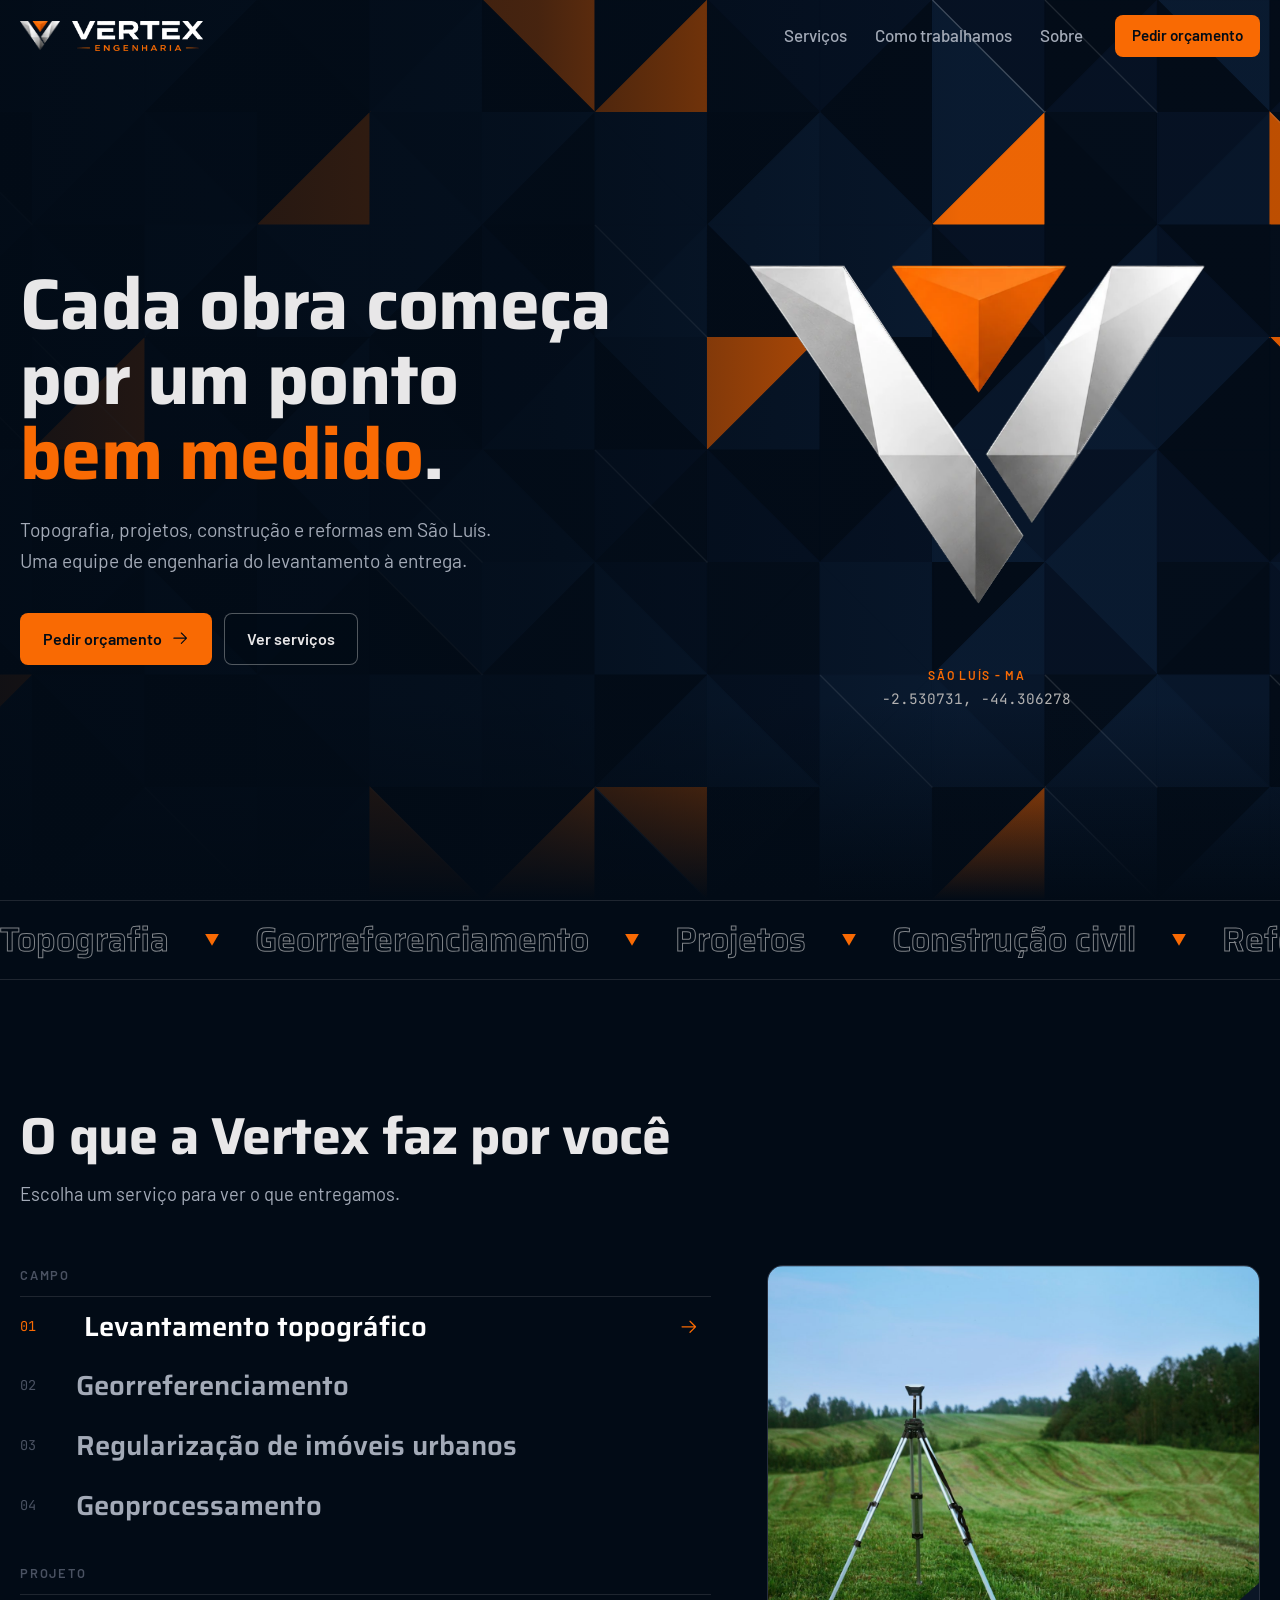
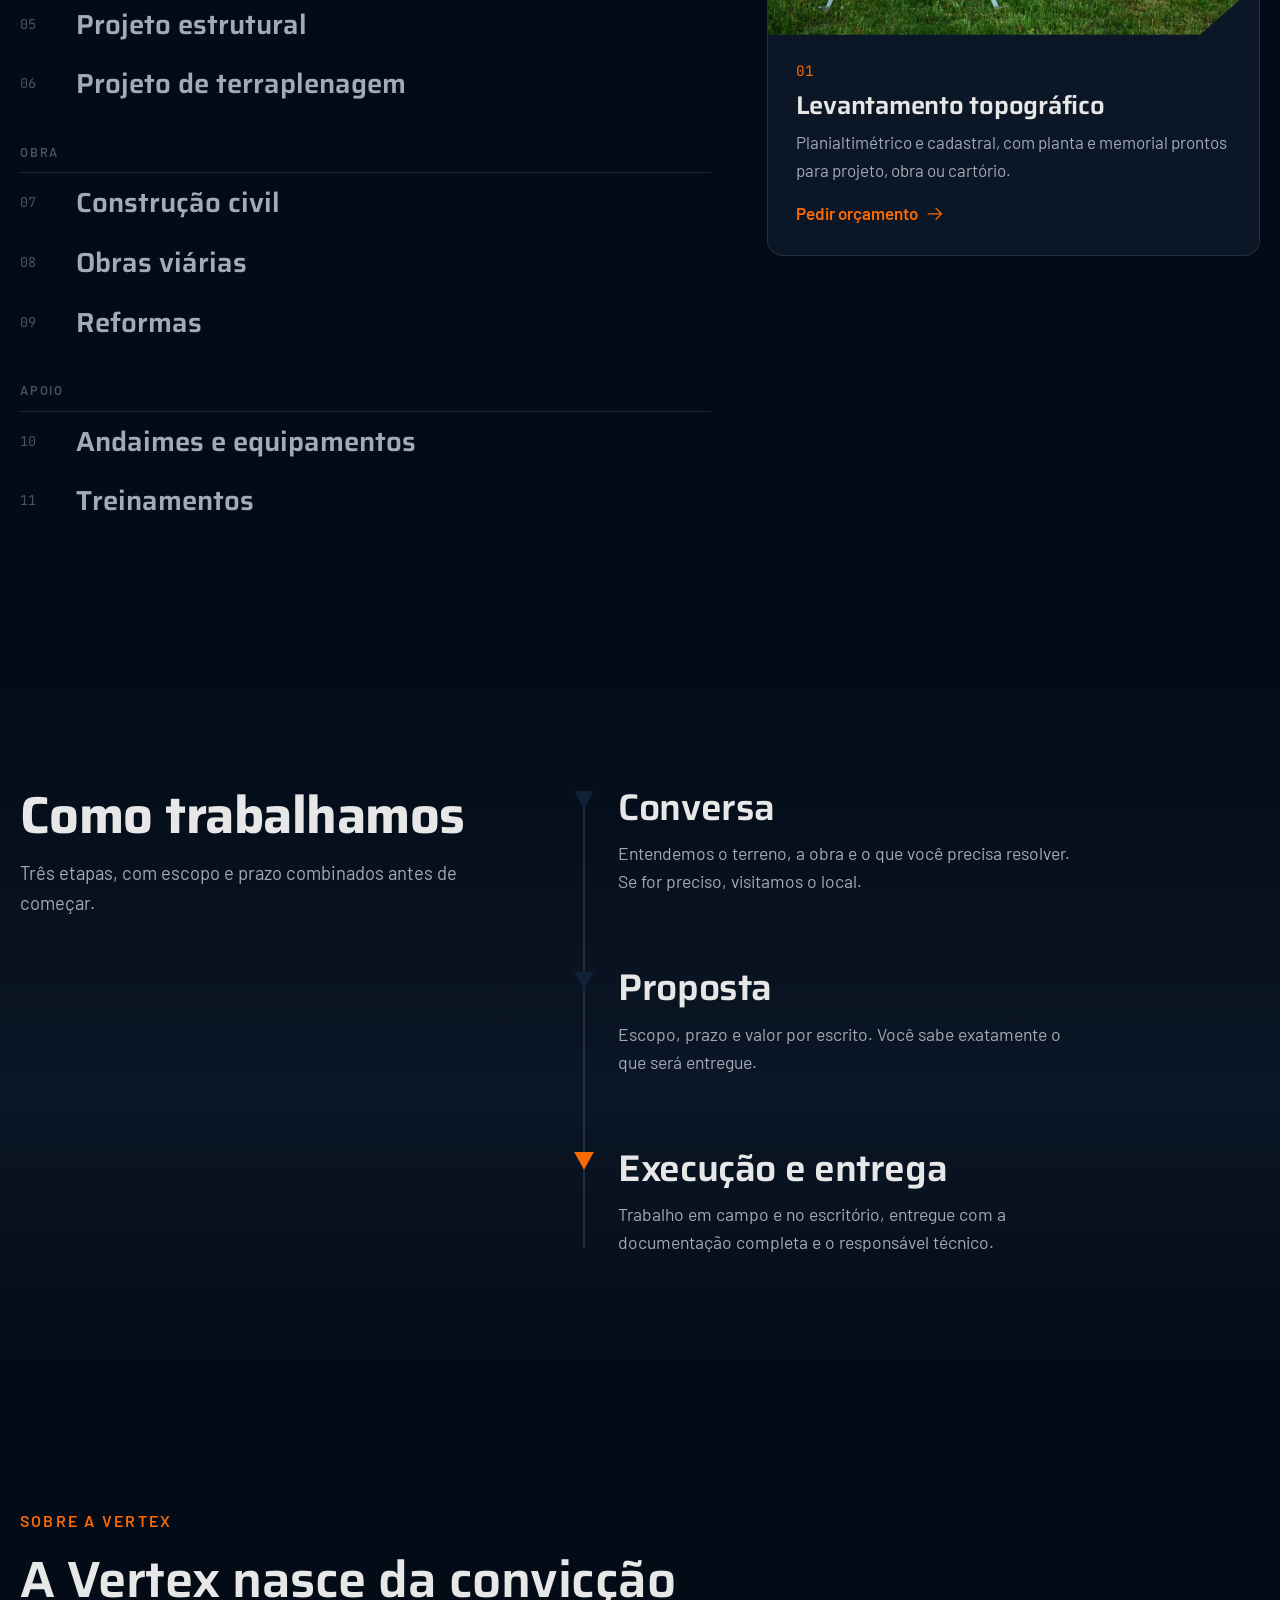
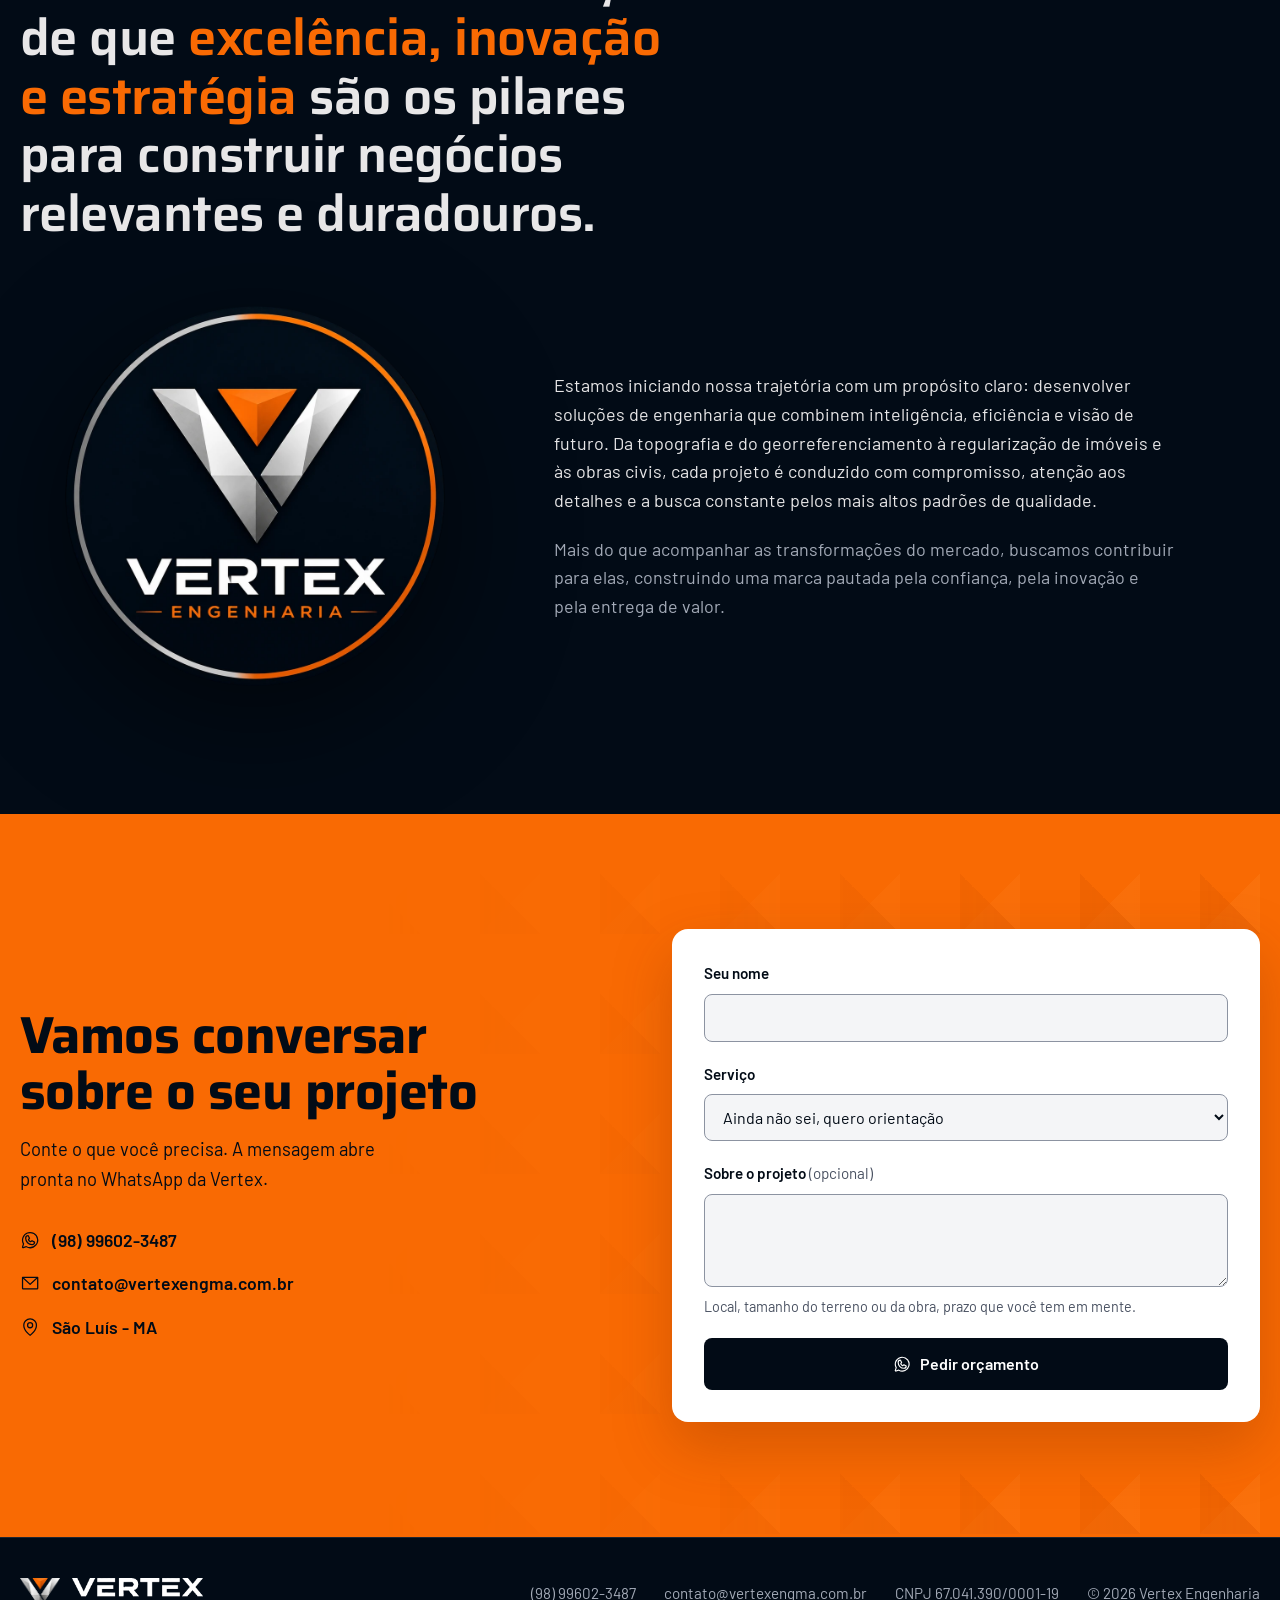
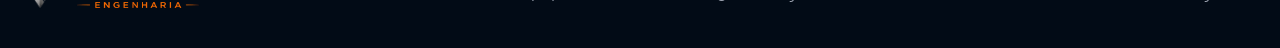
==== commit 26566923: "Troca o título da seção de serviços Co-Authored-By: Claude Opus 5.5 <noreply@anthropic.com> Claude-S" ====
--- a/index.html
+++ b/index.html
@@ -113,7 +113,7 @@
 <!-- SERVIÇOS: índice interativo + painel fixo -->
 <section class="section services" id="servicos">
   <div class="wrap">
-    <h2 class="rv">Onze serviços, uma equipe</h2>
+    <h2 class="rv">O que a Vertex faz por você</h2>
     <p class="lead rv">Escolha um serviço para ver o que entregamos.</p>
 
     <div class="svc">
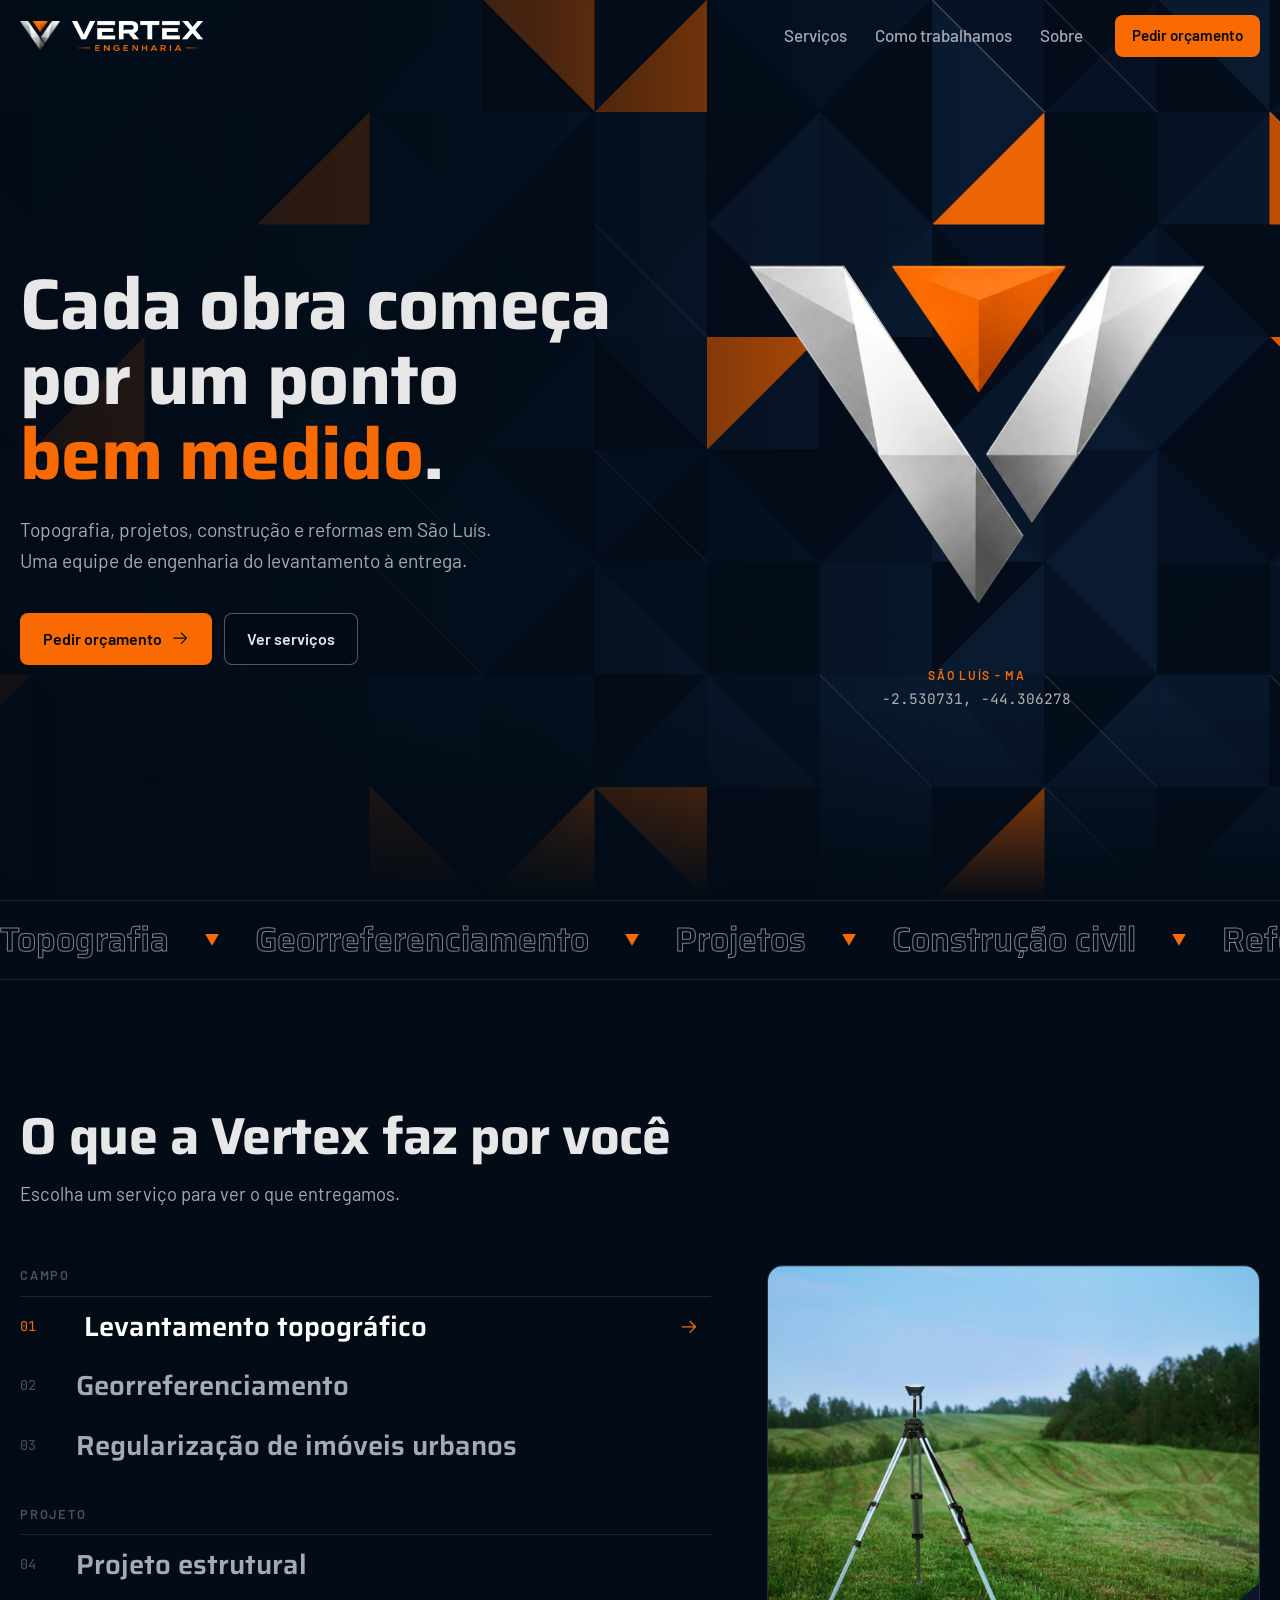
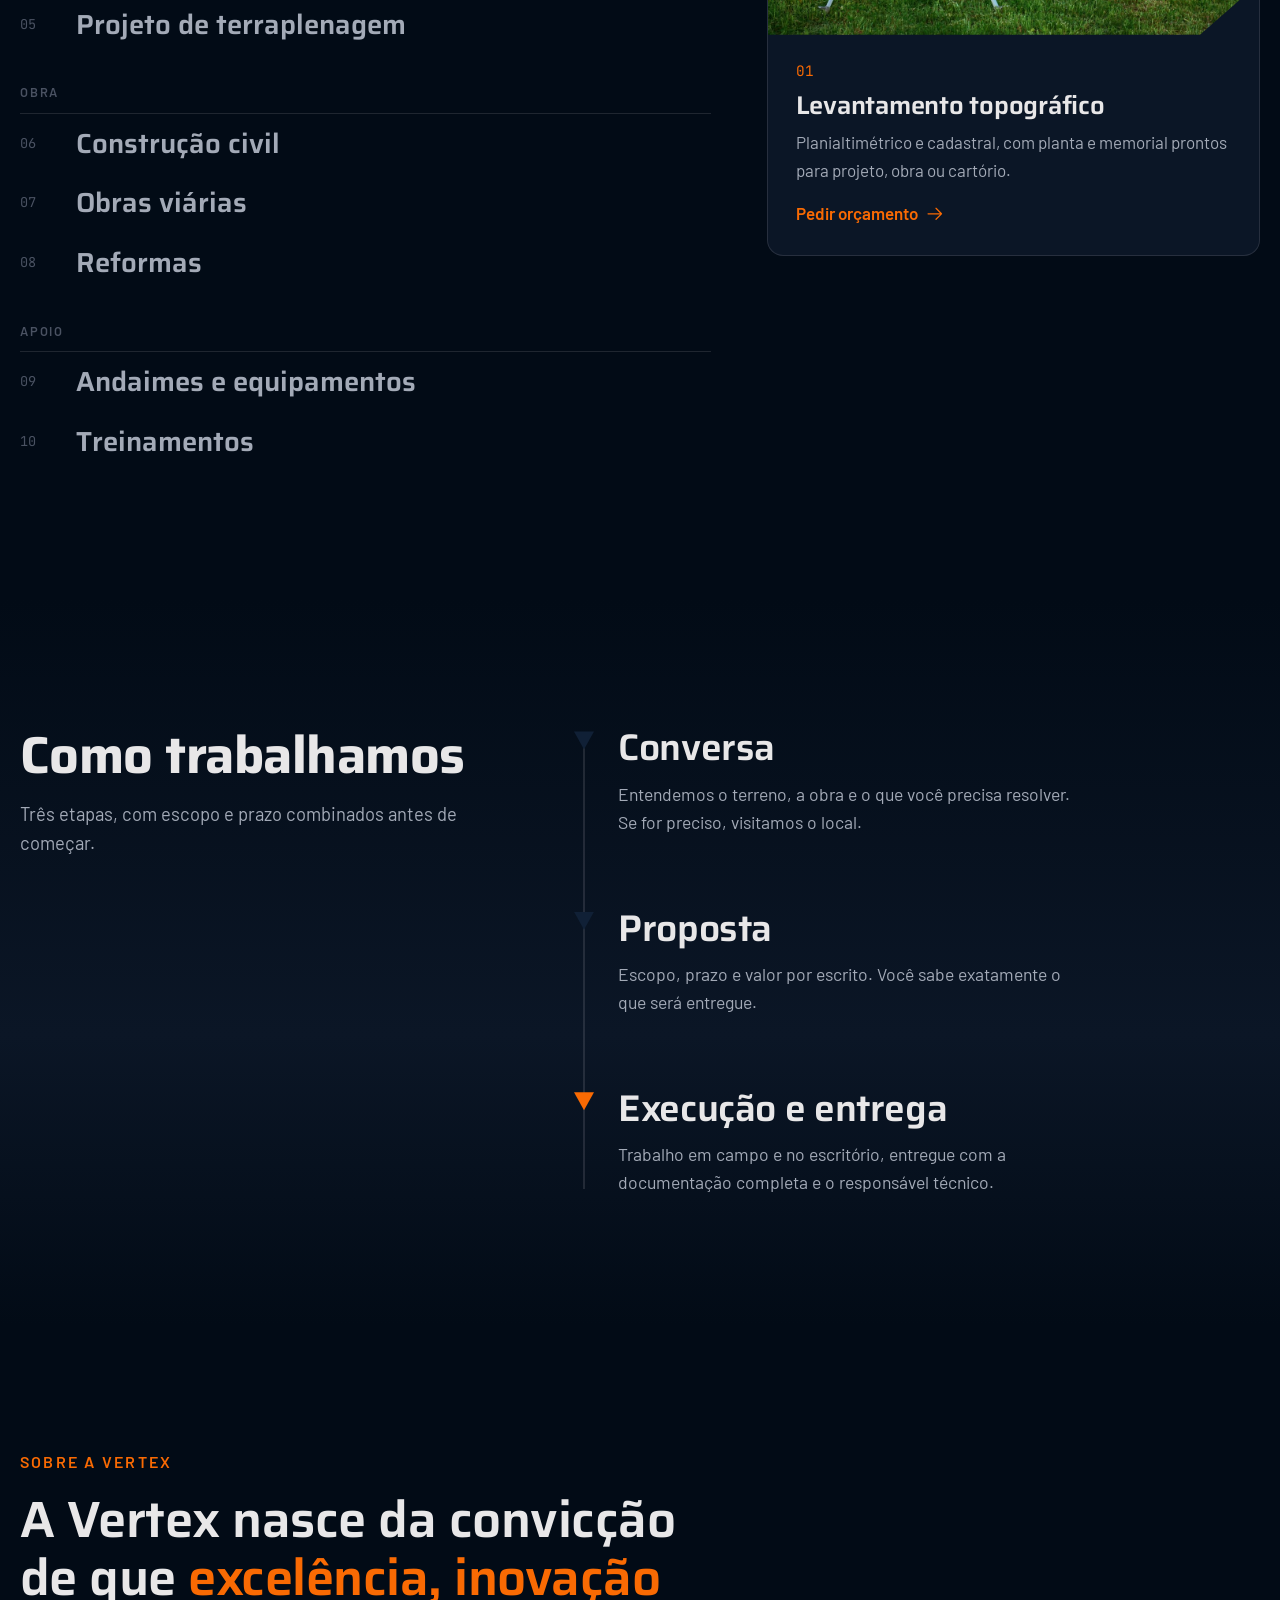
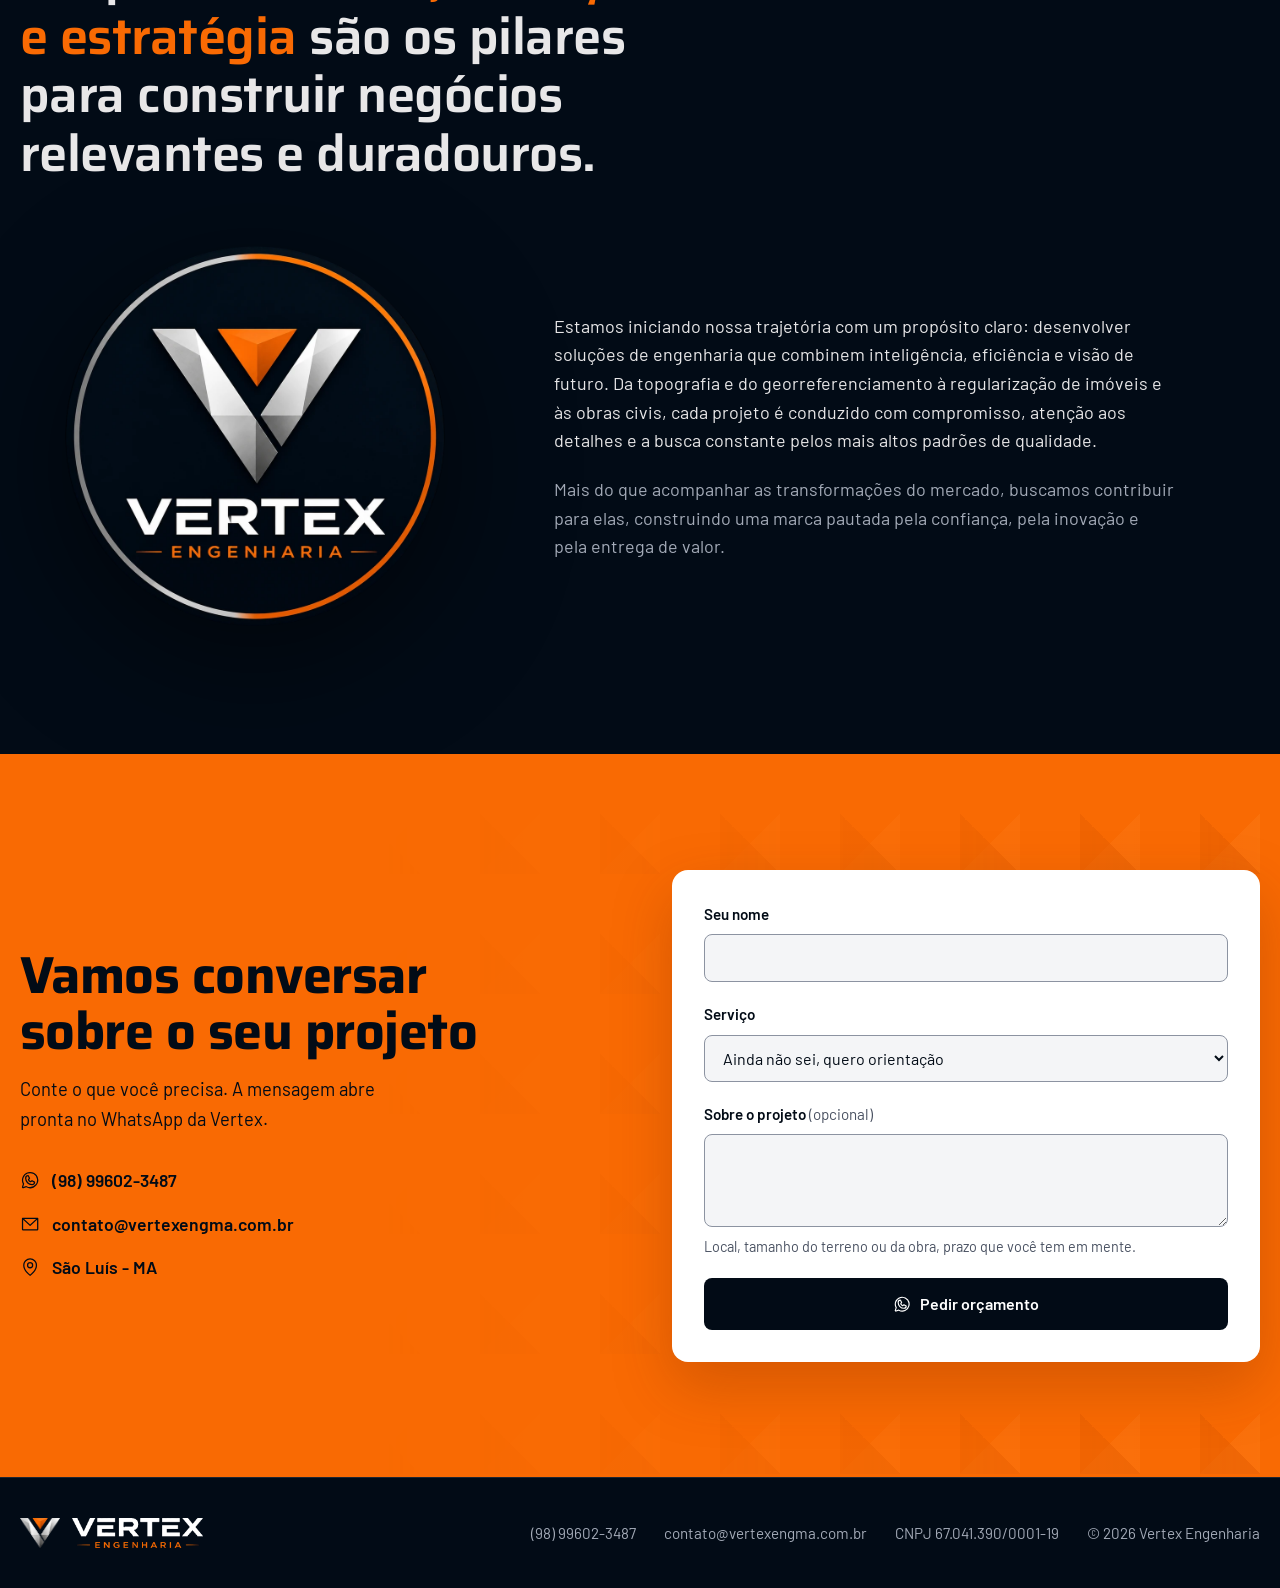
==== commit 508b614d: "Remove geoprocessamento dos serviços Co-Authored-By: Claude Opus 5.5 <noreply@anthropic.com> Claude-" ====
--- a/index.html
+++ b/index.html
@@ -4,7 +4,7 @@
 <meta charset="utf-8">
 <meta name="viewport" content="width=device-width, initial-scale=1">
 <title>Vertex Engenharia | Topografia, projetos, obras e reformas em São Luís - MA</title>
-<meta name="description" content="Engenharia em São Luís - MA: levantamento topográfico, georreferenciamento, regularização de imóveis, geoprocessamento, projeto estrutural, terraplenagem, construção civil, obras viárias, reformas, andaimes e treinamentos.">
+<meta name="description" content="Engenharia em São Luís - MA: levantamento topográfico, georreferenciamento, regularização de imóveis, projeto estrutural, terraplenagem, construção civil, obras viárias, reformas, andaimes e treinamentos.">
 <meta name="theme-color" content="#020B16">
 <meta name="robots" content="noindex">
 <link rel="icon" href="assets/favicon.svg" type="image/svg+xml">
@@ -131,42 +131,38 @@
           <button type="button" aria-expanded="false"><span class="svc-n">03</span><span class="svc-name">Regularização de imóveis urbanos</span><svg class="icon" aria-hidden="true"><use href="#i-arrow-right"/></svg></button>
           <p class="svc-desc">Levantamento, plantas e documentação para regularizar o imóvel na prefeitura e no cartório.</p>
         </div>
-        <div class="svc-item" role="listitem" data-img="assets/img/campo-tripe.jpg" data-alt="Equipamento topográfico em campo">
-          <button type="button" aria-expanded="false"><span class="svc-n">04</span><span class="svc-name">Geoprocessamento</span><svg class="icon" aria-hidden="true"><use href="#i-arrow-right"/></svg></button>
-          <p class="svc-desc">Mapas, análise de áreas e bases cartográficas feitos a partir de dados de campo e imagens.</p>
-        </div>
 
         <p class="svc-group">Projeto</p>
         <div class="svc-item" role="listitem" data-img="assets/img/projeto-planta.jpg" data-alt="Projeto técnico impresso sobre a mesa">
-          <button type="button" aria-expanded="false"><span class="svc-n">05</span><span class="svc-name">Projeto estrutural</span><svg class="icon" aria-hidden="true"><use href="#i-arrow-right"/></svg></button>
+          <button type="button" aria-expanded="false"><span class="svc-n">04</span><span class="svc-name">Projeto estrutural</span><svg class="icon" aria-hidden="true"><use href="#i-arrow-right"/></svg></button>
           <p class="svc-desc">Cálculo e detalhamento de estruturas para residências e edificações comerciais.</p>
         </div>
         <div class="svc-item" role="listitem" data-img="assets/img/obra-colete.jpg" data-alt="Profissional acompanhando a movimentação de terra em uma obra">
-          <button type="button" aria-expanded="false"><span class="svc-n">06</span><span class="svc-name">Projeto de terraplenagem</span><svg class="icon" aria-hidden="true"><use href="#i-arrow-right"/></svg></button>
+          <button type="button" aria-expanded="false"><span class="svc-n">05</span><span class="svc-name">Projeto de terraplenagem</span><svg class="icon" aria-hidden="true"><use href="#i-arrow-right"/></svg></button>
           <p class="svc-desc">Cortes, aterros e volumes calculados a partir do levantamento do terreno.</p>
         </div>
 
         <p class="svc-group">Obra</p>
         <div class="svc-item" role="listitem" data-img="assets/img/obra-colete.jpg" data-alt="Profissional da Vertex de colete e capacete em uma obra">
-          <button type="button" aria-expanded="false"><span class="svc-n">07</span><span class="svc-name">Construção civil</span><svg class="icon" aria-hidden="true"><use href="#i-arrow-right"/></svg></button>
+          <button type="button" aria-expanded="false"><span class="svc-n">06</span><span class="svc-name">Construção civil</span><svg class="icon" aria-hidden="true"><use href="#i-arrow-right"/></svg></button>
           <p class="svc-desc">Execução de edificações com acompanhamento técnico do início à entrega.</p>
         </div>
         <div class="svc-item" role="listitem" data-img="assets/img/obra-colete.jpg" data-alt="Obra de infraestrutura em andamento">
-          <button type="button" aria-expanded="false"><span class="svc-n">08</span><span class="svc-name">Obras viárias</span><svg class="icon" aria-hidden="true"><use href="#i-arrow-right"/></svg></button>
+          <button type="button" aria-expanded="false"><span class="svc-n">07</span><span class="svc-name">Obras viárias</span><svg class="icon" aria-hidden="true"><use href="#i-arrow-right"/></svg></button>
           <p class="svc-desc">Pavimentação, drenagem e acessos, do projeto à execução.</p>
         </div>
         <div class="svc-item" role="listitem" data-img="assets/img/reforma-pintor.jpg" data-alt="Profissional da Vertex pintando uma parede durante uma reforma">
-          <button type="button" aria-expanded="false"><span class="svc-n">09</span><span class="svc-name">Reformas</span><svg class="icon" aria-hidden="true"><use href="#i-arrow-right"/></svg></button>
+          <button type="button" aria-expanded="false"><span class="svc-n">08</span><span class="svc-name">Reformas</span><svg class="icon" aria-hidden="true"><use href="#i-arrow-right"/></svg></button>
           <p class="svc-desc">Residenciais e comerciais, com orçamento claro e acompanhamento até a entrega.</p>
         </div>
 
         <p class="svc-group">Apoio</p>
         <div class="svc-item" role="listitem" data-img="assets/img/equipe-colete.jpg" data-alt="Profissional da Vertex trabalhando em uma estrutura">
-          <button type="button" aria-expanded="false"><span class="svc-n">10</span><span class="svc-name">Andaimes e equipamentos</span><svg class="icon" aria-hidden="true"><use href="#i-arrow-right"/></svg></button>
+          <button type="button" aria-expanded="false"><span class="svc-n">09</span><span class="svc-name">Andaimes e equipamentos</span><svg class="icon" aria-hidden="true"><use href="#i-arrow-right"/></svg></button>
           <p class="svc-desc">Aluguel e montagem de andaimes e equipamentos para o seu canteiro.</p>
         </div>
         <div class="svc-item" role="listitem" data-img="assets/img/equipe-colete.jpg" data-alt="Equipe da Vertex em campo">
-          <button type="button" aria-expanded="false"><span class="svc-n">11</span><span class="svc-name">Treinamentos</span><svg class="icon" aria-hidden="true"><use href="#i-arrow-right"/></svg></button>
+          <button type="button" aria-expanded="false"><span class="svc-n">10</span><span class="svc-name">Treinamentos</span><svg class="icon" aria-hidden="true"><use href="#i-arrow-right"/></svg></button>
           <p class="svc-desc">Capacitação de equipes para trabalho seguro em campo e em obra.</p>
         </div>
       </div>
@@ -256,7 +252,6 @@
           <option>Levantamento topográfico</option>
           <option>Georreferenciamento</option>
           <option>Regularização de imóvel urbano</option>
-          <option>Geoprocessamento</option>
           <option>Projeto estrutural</option>
           <option>Projeto de terraplenagem</option>
           <option>Construção civil</option>
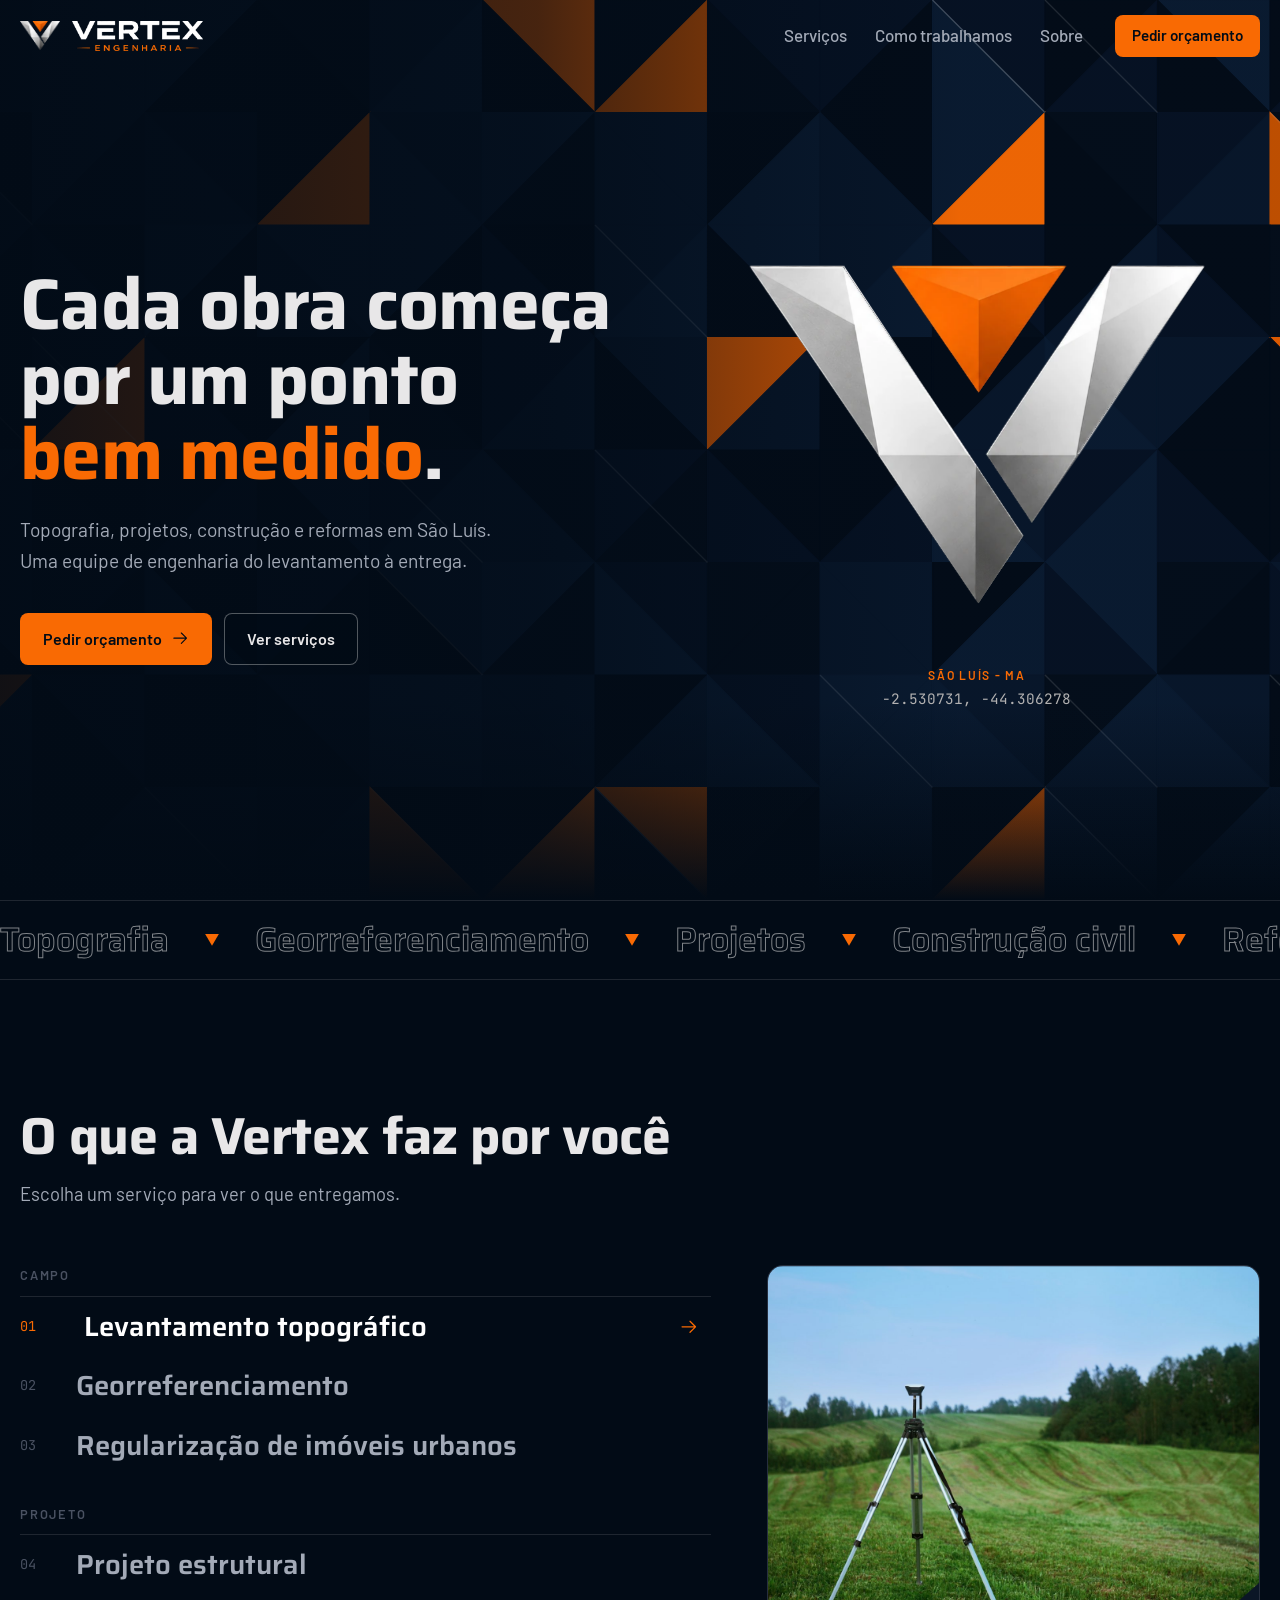
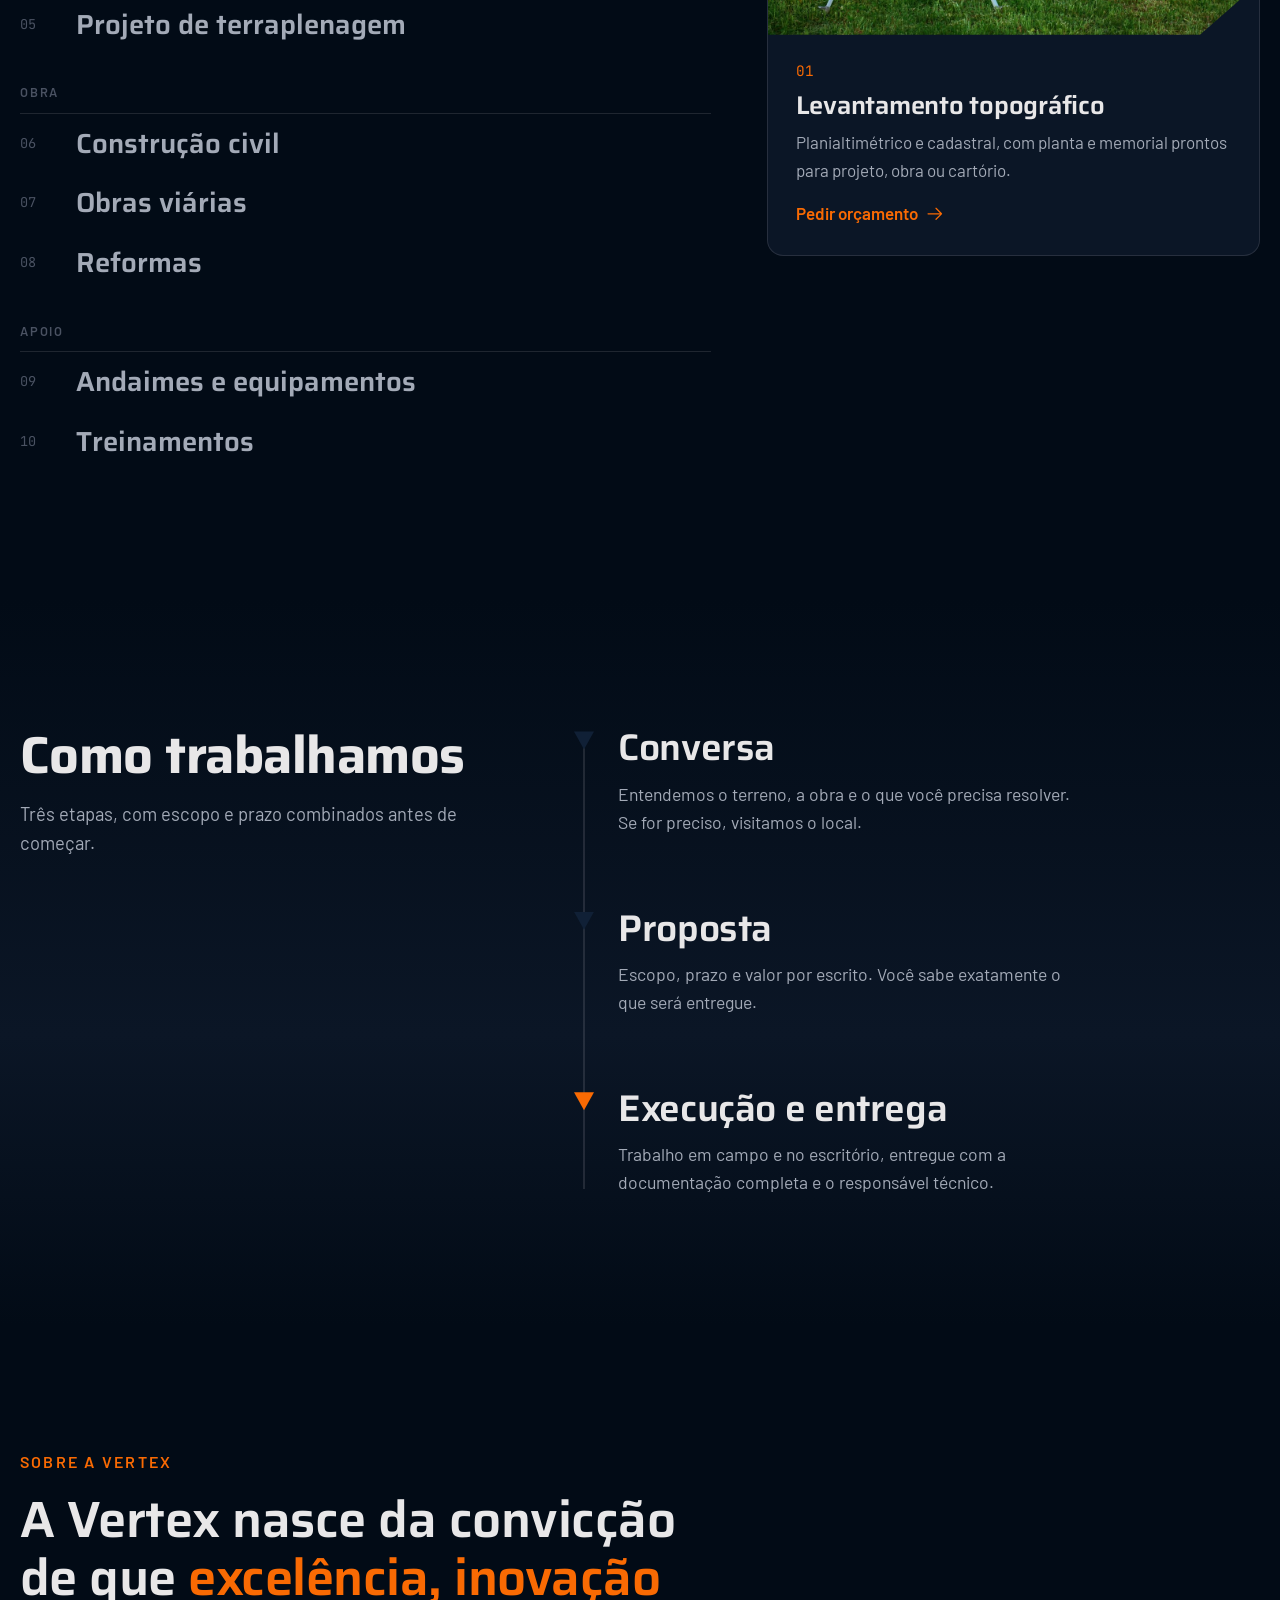
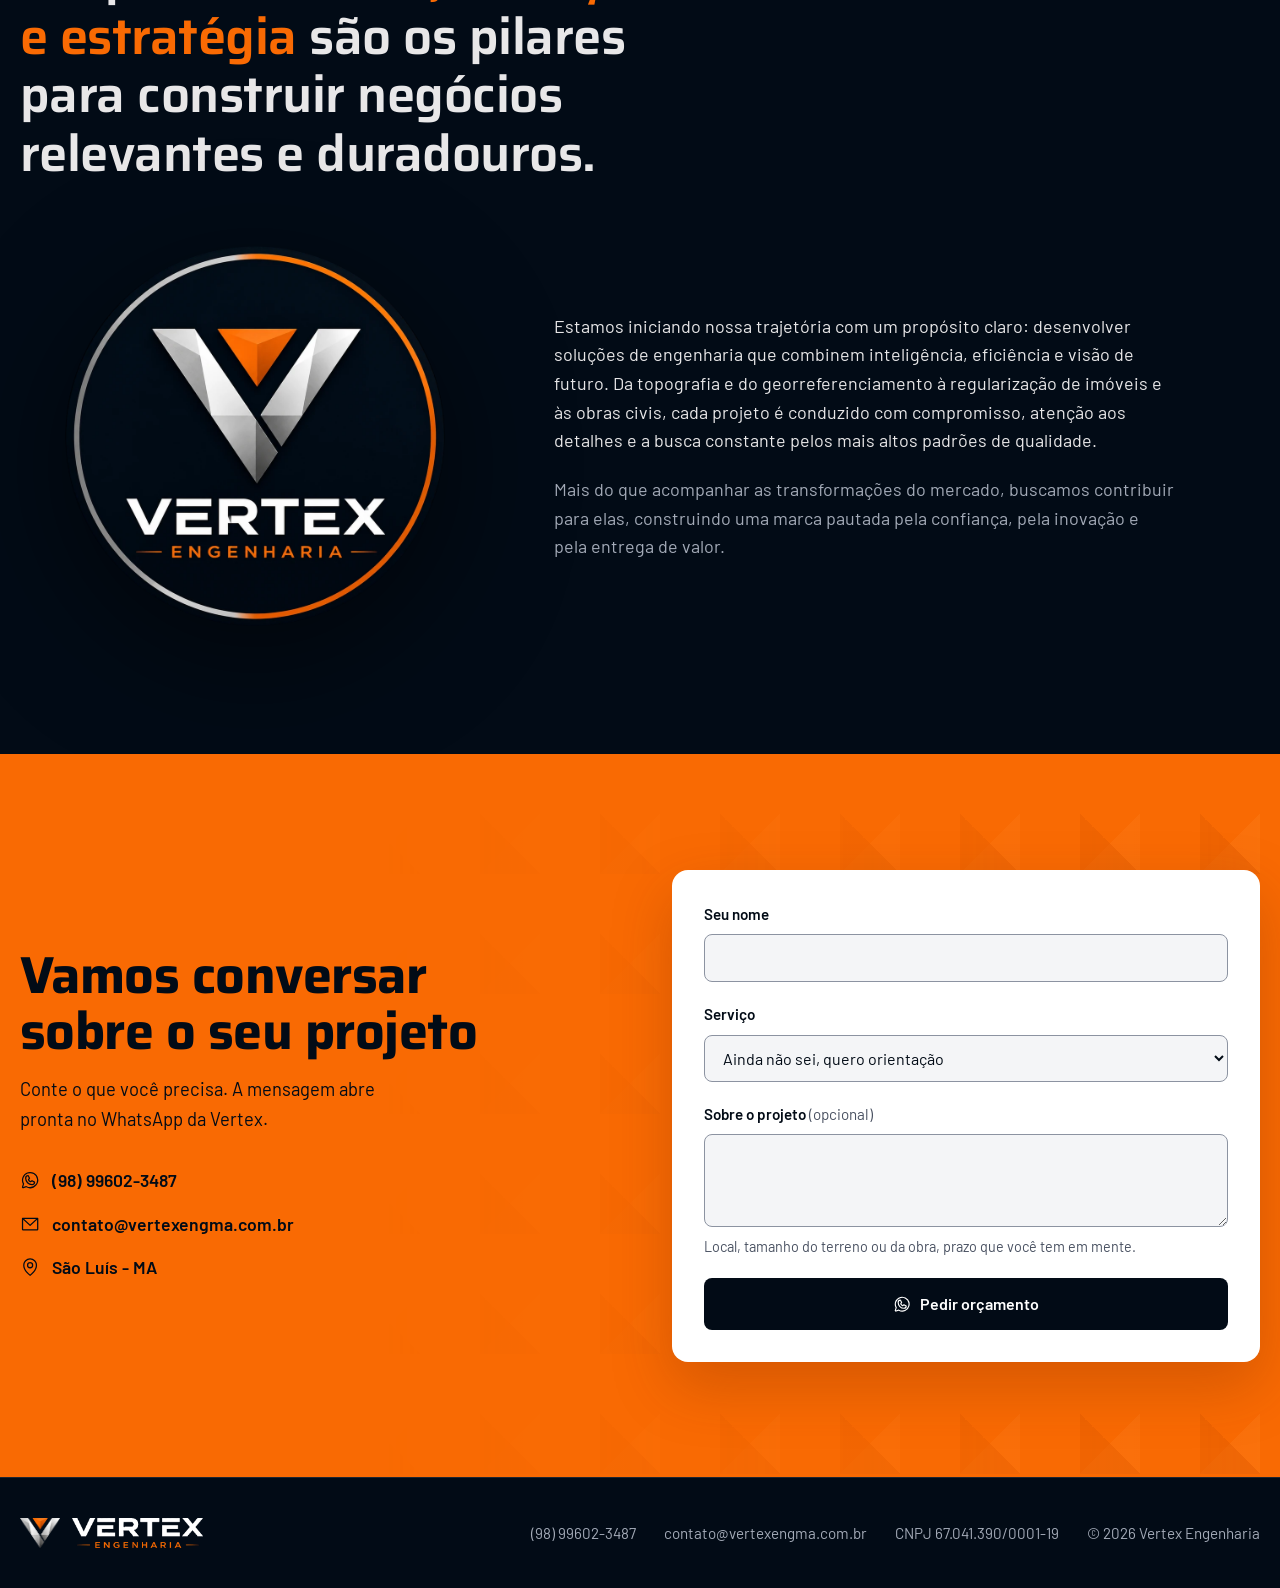
==== commit a12597d0: "Liga o domínio vertexengma.com.br e libera indexação Co-Authored-By: Claude Opus 5.5 <noreply@anthro" ====
--- a/index.html
+++ b/index.html
@@ -6,7 +6,6 @@
 <title>Vertex Engenharia | Topografia, projetos, obras e reformas em São Luís - MA</title>
 <meta name="description" content="Engenharia em São Luís - MA: levantamento topográfico, georreferenciamento, regularização de imóveis, projeto estrutural, terraplenagem, construção civil, obras viárias, reformas, andaimes e treinamentos.">
 <meta name="theme-color" content="#020B16">
-<meta name="robots" content="noindex">
 <link rel="icon" href="assets/favicon.svg" type="image/svg+xml">
 <link rel="apple-touch-icon" href="assets/apple-touch-icon.png">
 <link rel="canonical" href="https://vertexengma.com.br/">
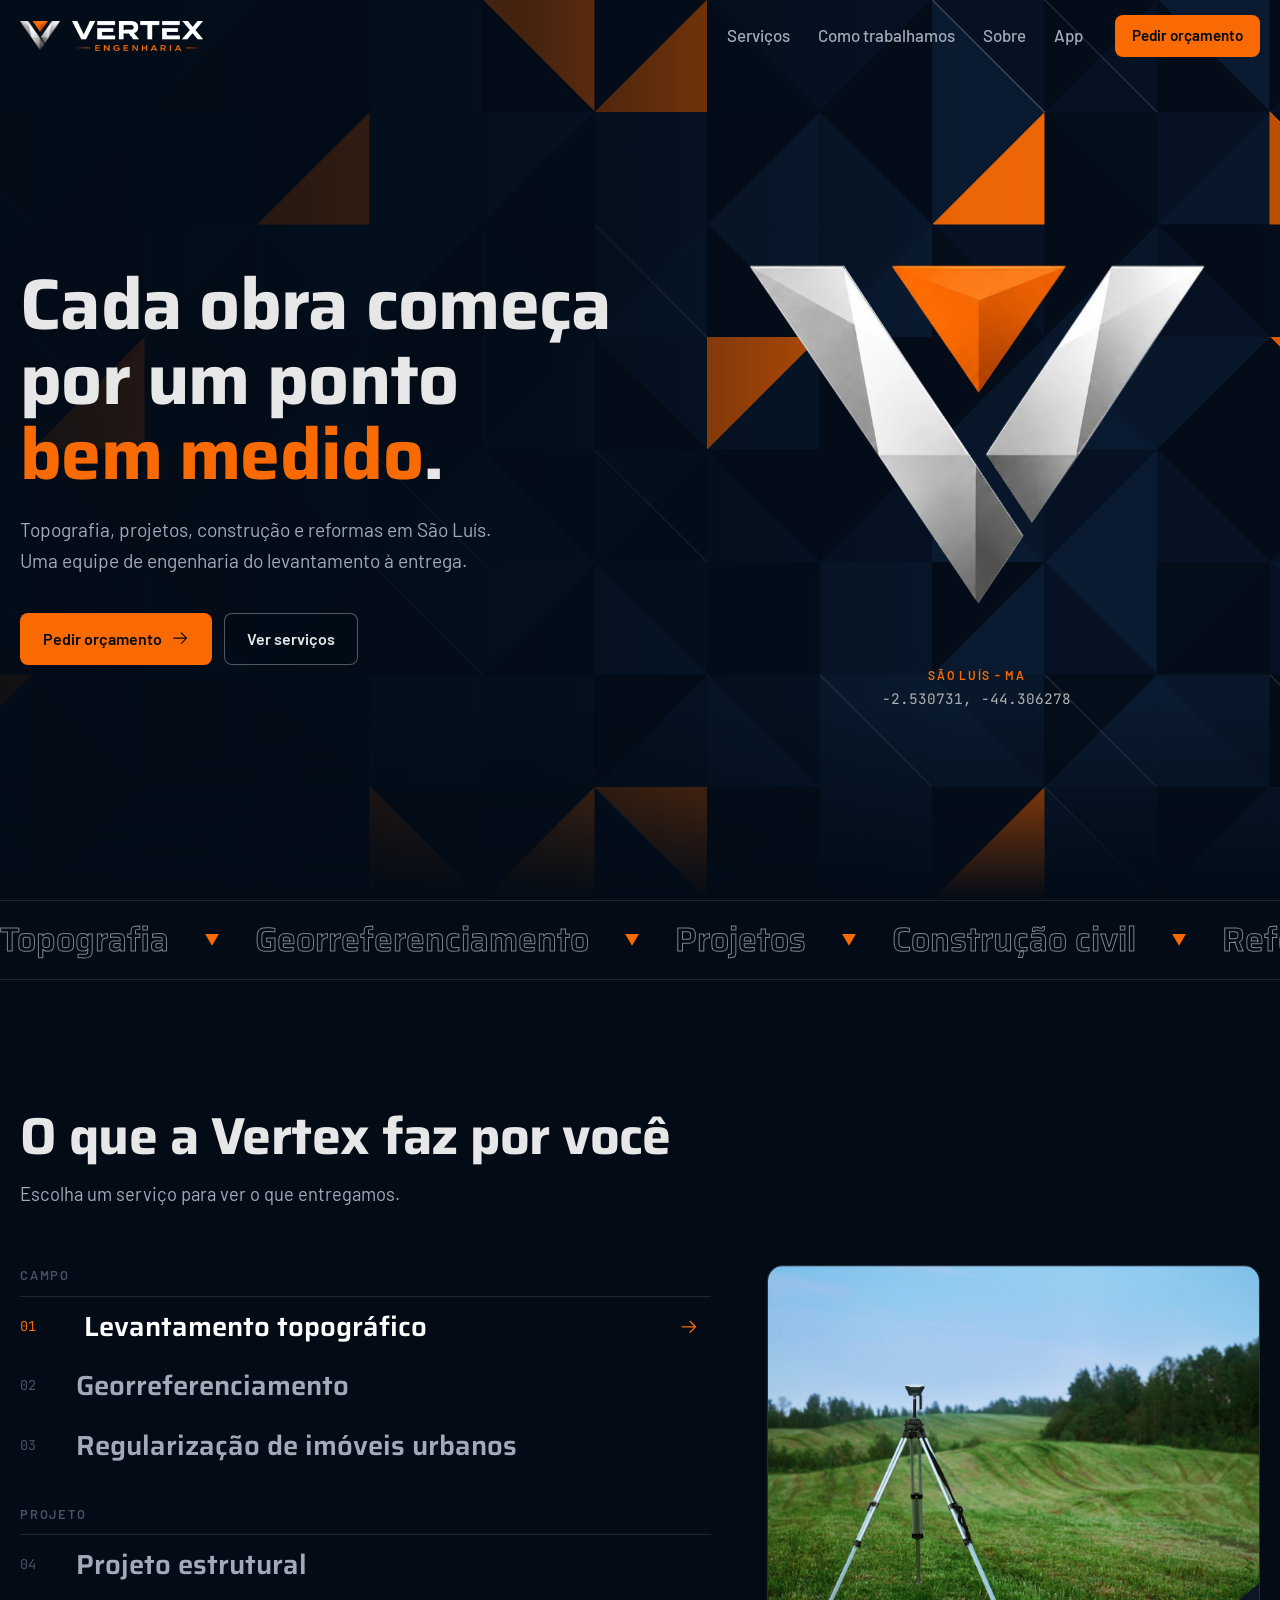
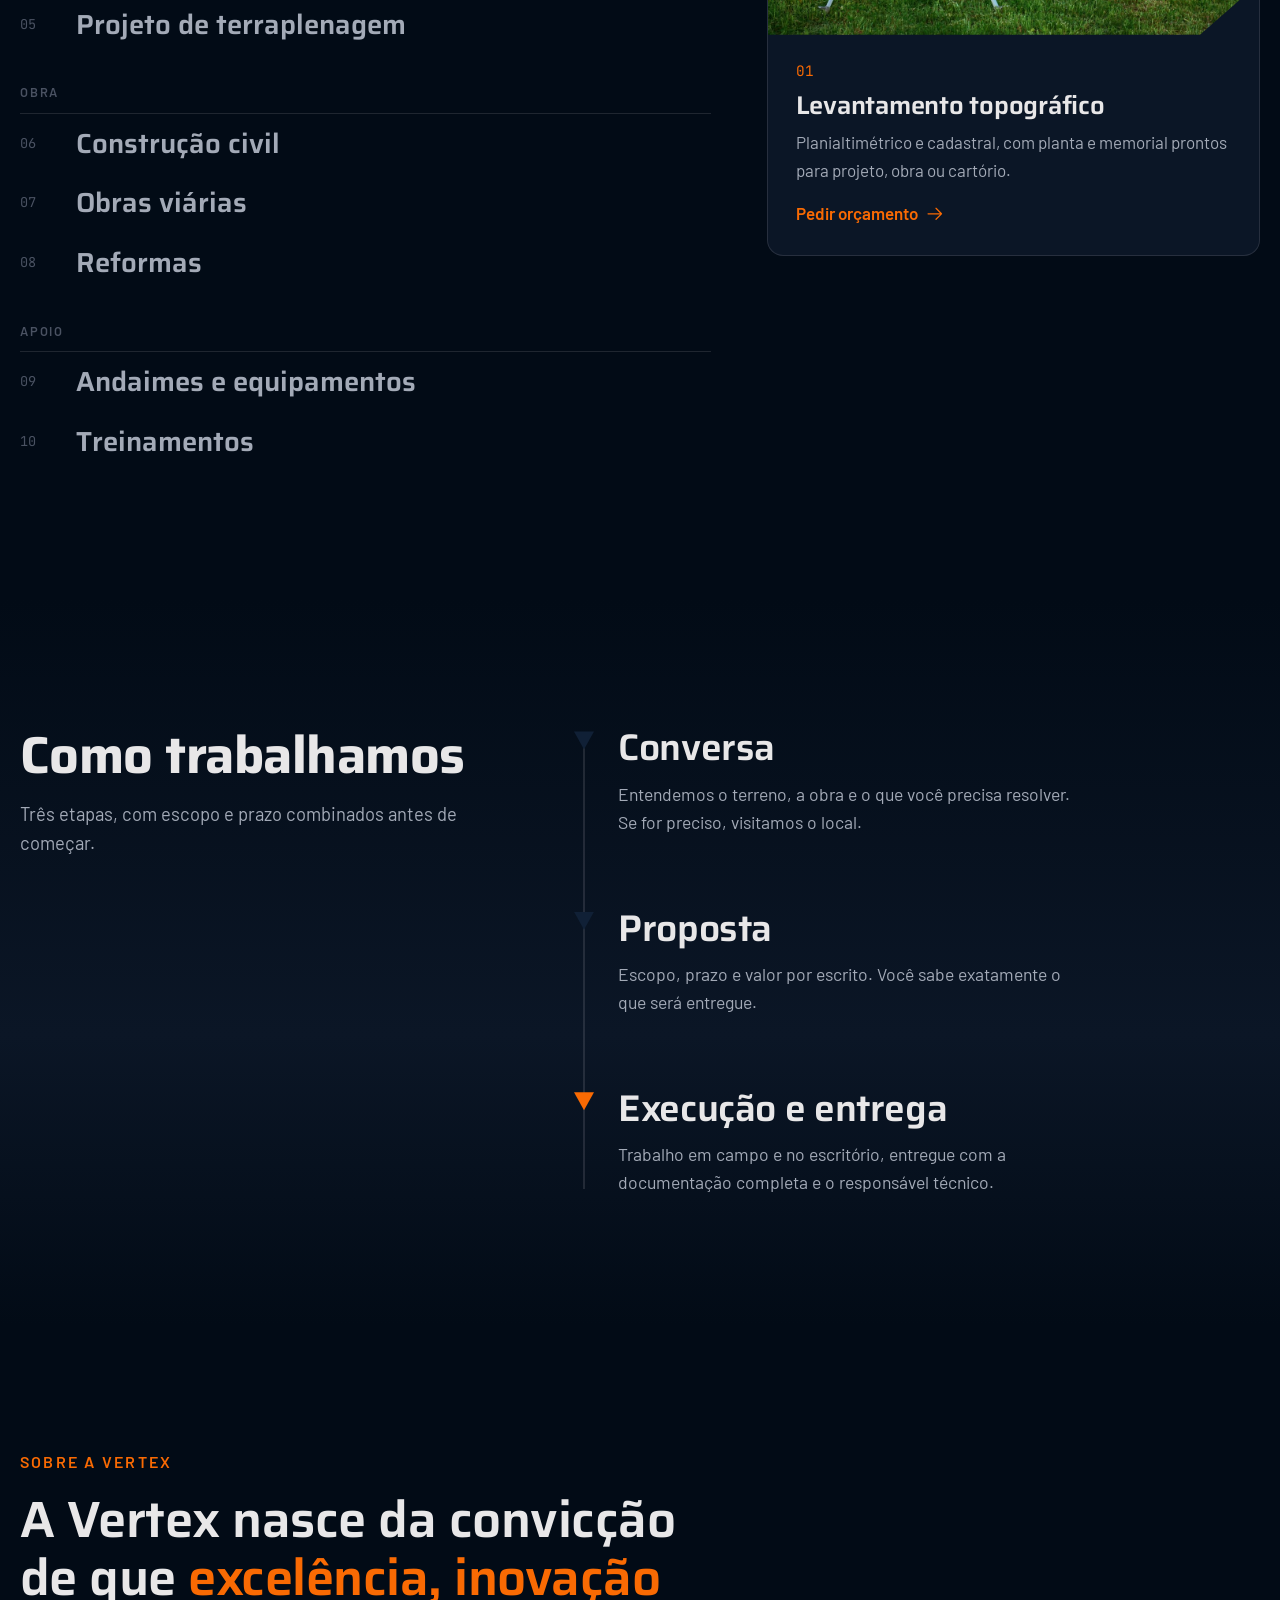
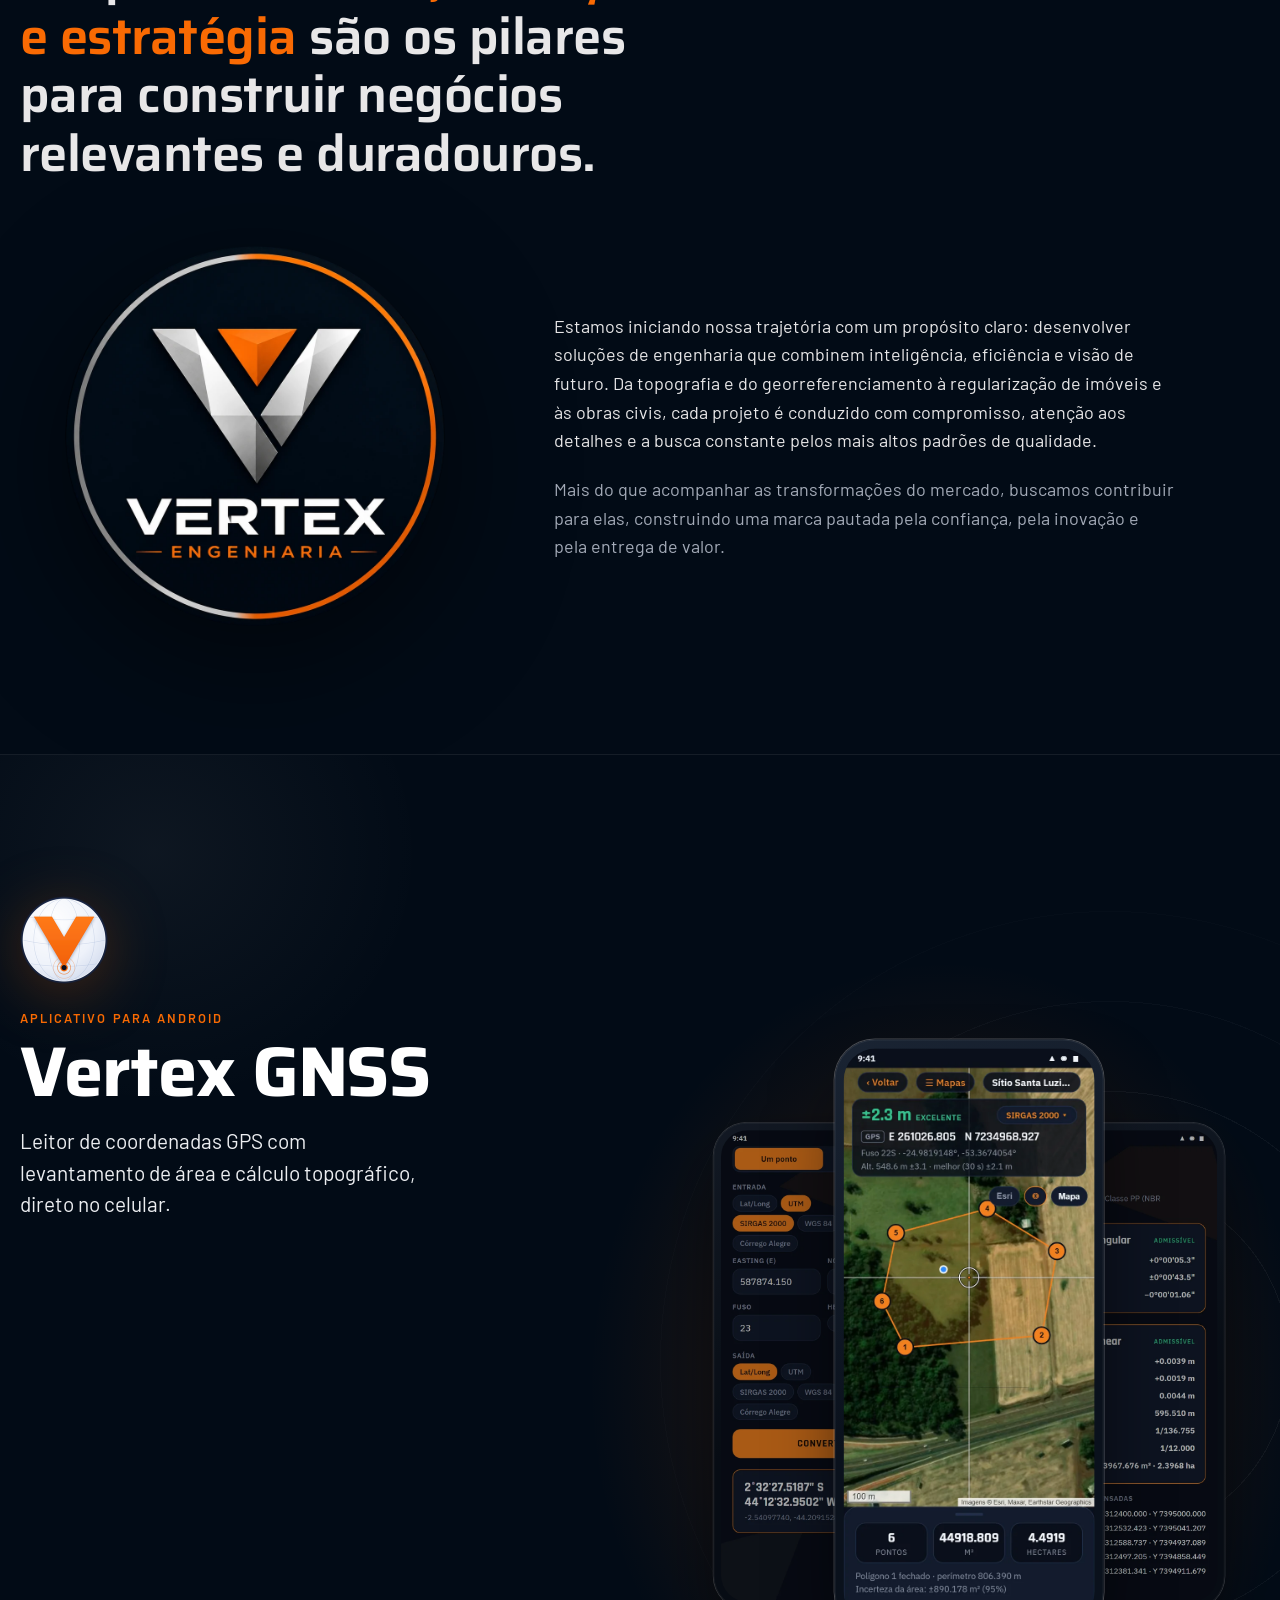
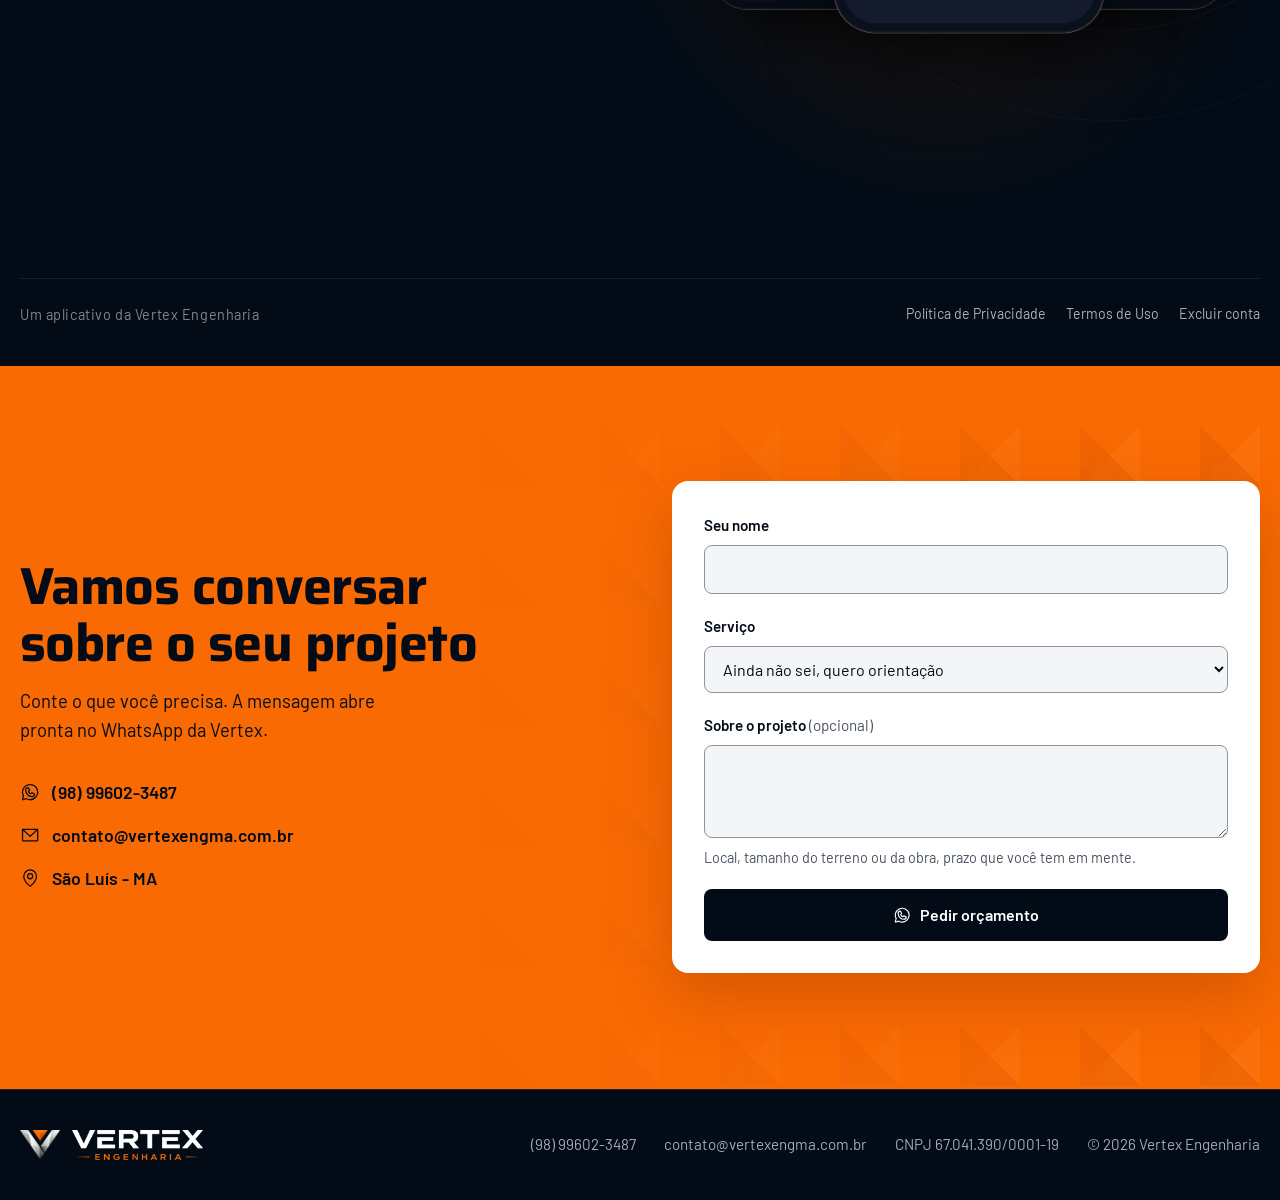
==== commit 6c47b870: "Adiciona a seção do app Vertex GNSS e as páginas legais Seção "App" com identidade própria, telas do" ====
--- a/index.html
+++ b/index.html
@@ -55,6 +55,7 @@
       <a href="#servicos">Serviços</a>
       <a href="#como-trabalhamos">Como trabalhamos</a>
       <a href="#sobre">Sobre</a>
+      <a href="#app">App</a>
     </nav>
     <a class="btn btn-primary btn-sm" href="#contato">Pedir orçamento</a>
   </div>
@@ -225,6 +226,60 @@
   </div>
 </section>
 
+<!-- APP: identidade própria do Vertex GNSS (estilos isolados em .app) -->
+<section class="app" id="app" aria-labelledby="app-title">
+  <div class="wrap app-grid">
+    <div class="app-copy">
+      <img class="app-logo rv" src="assets/app/logo-app.png" alt="Logotipo do aplicativo Vertex GNSS" width="176" height="176" loading="lazy">
+      <p class="app-kicker rv">Aplicativo para Android</p>
+      <h2 class="app-title rv" id="app-title">Vertex GNSS</h2>
+      <p class="app-sub rv">Leitor de coordenadas GPS com levantamento de área e cálculo topográfico, direto no celular.</p>
+
+      <ul class="app-feats" role="list">
+        <li class="rv"><span class="app-dot" aria-hidden="true"></span><div><strong>Área e perímetro pelo GPS</strong><span>Pontos por toque no mapa ou pela posição do GPS, com área, perímetro e incerteza. Exporta KML e CSV.</span></div></li>
+        <li class="rv"><span class="app-dot" aria-hidden="true"></span><div><strong>Conversor de coordenadas</strong><span>UTM e Lat/Long em SIRGAS 2000, WGS 84, SAD 69 e Córrego Alegre, um ponto ou um arquivo inteiro.</span></div></li>
+        <li class="rv"><span class="app-dot" aria-hidden="true"></span><div><strong>Poligonal</strong><span>Fechada ou apoiada, com fechamentos angular e linear, correções e coordenadas.</span></div></li>
+        <li class="rv"><span class="app-dot" aria-hidden="true"></span><div><strong>Distância e azimute</strong><span>Entre dois pontos: azimute de quadrícula e distância UTM.</span></div></li>
+        <li class="rv"><span class="app-dot" aria-hidden="true"></span><div><strong>Locação por eixo</strong><span>Estação total por estaca e afastamento: ângulo horizontal, distâncias e zenital.</span></div></li>
+        <li class="rv"><span class="app-dot" aria-hidden="true"></span><div><strong>Navegar até o ponto</strong><span>Piquetagem com bússola, distância e deslocamento norte e leste até o alvo.</span></div></li>
+        <li class="rv"><span class="app-dot" aria-hidden="true"></span><div><strong>CAD no campo</strong><span>Desenhos DXF offline, com layers e a sua posição do GPS sobre o projeto.</span></div></li>
+        <li class="rv"><span class="app-dot" aria-hidden="true"></span><div><strong>Satélites GNSS</strong><span>Constelações, sinal C/N0, carta do céu e satélites em uso.</span></div></li>
+      </ul>
+
+      <div class="app-cta rv">
+        <!-- Quando publicar: troque o <span> por
+             <a class="app-play" href="https://play.google.com/store/apps/details?id=br.com.vertexengma.vertex" target="_blank" rel="noopener"> ... </a>
+             e apague o "Em breve". -->
+        <span class="app-play is-soon" role="link" aria-disabled="true">
+          <svg class="app-play-ico" viewBox="0 0 24 24" aria-hidden="true"><path d="M6 3.8v16.4c0 .8.9 1.3 1.6.9l13.3-8.2c.6-.4.6-1.3 0-1.7L7.6 2.9C6.9 2.5 6 3 6 3.8Z" fill="currentColor"/></svg>
+          <span class="app-play-txt"><small>Baixar na</small>Google Play</span>
+        </span>
+        <span class="app-soon">Em breve</span>
+      </div>
+    </div>
+
+    <div class="app-phones" aria-label="Telas do aplicativo">
+      <figure class="phone phone-back phone-l rv">
+        <img src="assets/app/tela-conversor.webp" alt="Tela do conversor de coordenadas do Vertex GNSS" width="600" height="1376" loading="lazy">
+      </figure>
+      <figure class="phone phone-front rv">
+        <img src="assets/app/tela-mapa.webp" alt="Tela do mapa do Vertex GNSS com um polígono medido e a área em hectares" width="600" height="1376" loading="lazy">
+      </figure>
+      <figure class="phone phone-back phone-r rv">
+        <img src="assets/app/tela-poligonal.webp" alt="Tela de cálculo de poligonal do Vertex GNSS" width="600" height="1376" loading="lazy">
+      </figure>
+    </div>
+  </div>
+  <div class="app-foot wrap">
+    <p class="app-sign">Um aplicativo da Vertex Engenharia</p>
+    <nav class="app-legal" aria-label="Documentos do aplicativo">
+      <a href="app/privacidade.html">Política de Privacidade</a>
+      <a href="app/termos.html">Termos de Uso</a>
+      <a href="app/excluir-conta.html">Excluir conta</a>
+    </nav>
+  </div>
+</section>
+
 <!-- CONTATO: bloco laranja com mensagem montada para o WhatsApp -->
 <section class="contact" id="contato">
   <div class="wrap contact-grid">
--- a/styles.css
+++ b/styles.css
@@ -311,3 +311,110 @@
   .vf, .vmark, .vmetal, .field polygon { transition: none !important; }
   .hero-v:hover .vf { translate: 0 0; }
 }
+
+/* ===== APP: identidade própria do Vertex GNSS =====
+   Tudo fica dentro de .app para não tocar no resto do site. */
+.app {
+  --a-noite: #020B16;
+  --a-laranja: #F96A03;
+  --a-cinza: #ECEEF1;
+  --a-branco: #FFFFFF;
+  --a-texto: #B2B1B1;
+  position: relative; isolation: isolate; overflow: hidden;
+  padding: clamp(88px, 11vw, 148px) 0 40px;
+  background: var(--a-noite);
+  color: var(--a-texto);
+  font-family: "Barlow", system-ui, sans-serif;
+  border-top: 1px solid rgba(236, 238, 241, .08);
+}
+/* Brilho laranja atrás dos celulares e meridianos do globo do ícone */
+.app::before {
+  content: ""; position: absolute; z-index: -1; inset: 0;
+  background:
+    radial-gradient(40% 50% at 74% 52%, rgba(249, 106, 3, .20), transparent 70%),
+    radial-gradient(30% 30% at 12% 8%, rgba(236, 238, 241, .05), transparent 70%);
+}
+.app::after {
+  content: ""; position: absolute; z-index: -1; width: 1100px; aspect-ratio: 1; right: -380px; top: 50%; translate: 0 -50%;
+  border-radius: 50%;
+  background:
+    repeating-radial-gradient(circle at 50% 50%, transparent 0 89px, rgba(236, 238, 241, .05) 89px 90px);
+  mask-image: radial-gradient(circle, #000 30%, transparent 70%);
+  -webkit-mask-image: radial-gradient(circle, #000 30%, transparent 70%);
+}
+.app-grid { display: grid; grid-template-columns: 1fr 1fr; gap: clamp(40px, 6vw, 96px); align-items: center; }
+
+.app-logo { width: 88px; height: 88px; border-radius: 50%; filter: drop-shadow(0 10px 30px rgba(249, 106, 3, .25)); }
+.app-kicker { margin-top: 28px; font: 600 .8rem/1 "Barlow", sans-serif; letter-spacing: .16em; text-transform: uppercase; color: var(--a-laranja); }
+.app-title { margin-top: 12px; font: 700 clamp(2.6rem, 1.6rem + 3.6vw, 4.4rem)/1 "Saira", sans-serif; letter-spacing: -.015em; color: var(--a-branco); }
+.app-sub { margin-top: 18px; max-width: 34ch; font-size: clamp(1.1rem, 1rem + .4vw, 1.3rem); line-height: 1.5; color: var(--a-cinza); text-wrap: pretty; }
+
+.app-feats { list-style: none; margin: 40px 0 0; padding: 0; display: grid; grid-template-columns: 1fr 1fr; gap: 22px 28px; }
+.app-feats li { display: grid; grid-template-columns: 14px 1fr; gap: 12px; align-items: start; }
+.app-feats strong { display: block; font: 600 1.02rem/1.25 "Saira", sans-serif; color: var(--a-branco); }
+.app-feats li span:not(.app-dot) { display: block; margin-top: 4px; font-size: .95rem; line-height: 1.5; color: var(--a-texto); }
+.app-dot { width: 12px; height: 12px; margin-top: 5px; border-radius: 50%; border: 2px solid var(--a-laranja); box-shadow: 0 0 0 4px rgba(249, 106, 3, .14); }
+
+.app-cta { margin-top: 44px; display: flex; align-items: center; gap: 16px; flex-wrap: wrap; }
+.app-play {
+  display: inline-flex; align-items: center; gap: 12px; height: 58px; padding: 0 22px 0 18px;
+  border-radius: 12px; background: var(--a-laranja); color: var(--a-noite); text-decoration: none;
+  transition: transform .25s var(--ease), background-color .25s;
+}
+a.app-play:hover { background: #FF8227; transform: translateY(-2px); }
+.app-play-ico { width: 24px; height: 24px; flex: none; }
+.app-play-txt { display: flex; flex-direction: column; font: 700 1.15rem/1.05 "Saira", sans-serif; }
+.app-play-txt small { font: 500 .72rem/1.2 "Barlow", sans-serif; letter-spacing: .04em; text-transform: uppercase; }
+.app-play.is-soon { background: transparent; color: rgba(236, 238, 241, .55); border: 1px solid rgba(236, 238, 241, .2); cursor: not-allowed; user-select: none; }
+.app-soon { display: inline-flex; align-items: center; height: 30px; padding: 0 12px; border-radius: 999px; font: 600 .78rem/1 "Barlow", sans-serif; letter-spacing: .12em; text-transform: uppercase; color: var(--a-laranja); background: rgba(249, 106, 3, .12); border: 1px solid rgba(249, 106, 3, .35); }
+
+/* Celulares */
+.app-phones { position: relative; height: clamp(540px, 52vw, 700px); }
+.phone {
+  --w: clamp(220px, 21vw, 300px);
+  --tx: -50%; --ty: 0px; --s: 1;
+  position: absolute; left: 50%; top: 50%; width: var(--w); margin: 0;
+  padding: 9px; border-radius: calc(var(--w) * .15);
+  background: linear-gradient(160deg, #1A2433, #0A111C 60%);
+  box-shadow: 0 0 0 1px rgba(236, 238, 241, .28), inset 0 0 0 1px rgba(236, 238, 241, .08), 0 40px 80px -20px rgba(0, 0, 0, .8);
+  transform: translate(var(--tx), calc(-50% + var(--ty))) scale(var(--s));
+}
+.phone img { width: 100%; border-radius: calc(var(--w) * .12); }
+.phone-front { z-index: 2; }
+.phone-back { --s: .82; filter: brightness(.7); }
+.phone-l { --tx: -104%; --ty: 30px; }
+.phone-r { --tx: 4%; --ty: 30px; }
+
+.app-foot { margin-top: clamp(64px, 8vw, 104px); padding-top: 24px; border-top: 1px solid rgba(236, 238, 241, .08); display: flex; flex-wrap: wrap; align-items: center; justify-content: space-between; gap: 12px 24px; }
+.app-sign { font-size: .9rem; letter-spacing: .04em; color: rgba(178, 177, 177, .75); }
+.app-legal { display: flex; flex-wrap: wrap; gap: 6px 20px; font-size: .88rem; }
+.app-legal a { color: var(--a-texto); text-decoration: none; }
+.app-legal a:hover { color: var(--a-laranja); }
+@media (max-width: 560px) { .app-foot { justify-content: center; text-align: center; } .app-legal { justify-content: center; } }
+
+/* Entrada ao rolar: os itens sobem em sequência e os celulares de trás abrem para os lados */
+.js .app .rv { transition-duration: .9s; }
+.js .app-feats li:nth-child(2) { transition-delay: 60ms; }
+.js .app-feats li:nth-child(3) { transition-delay: 120ms; }
+.js .app-feats li:nth-child(4) { transition-delay: 180ms; }
+.js .app-feats li:nth-child(5) { transition-delay: 240ms; }
+.js .app-feats li:nth-child(6) { transition-delay: 300ms; }
+.js .app-feats li:nth-child(7) { transition-delay: 360ms; }
+.js .app-feats li:nth-child(8) { transition-delay: 420ms; }
+.js .app .phone.rv { opacity: 0; transition: opacity 1s var(--ease), transform 1.2s var(--ease); }
+.js .app .phone-front.rv { transform: translate(-50%, calc(-50% + 60px)); }
+.js .app .phone-back.rv { transform: translate(-50%, calc(-50% + 30px)) scale(.82); transition-delay: .25s; }
+.js .app .phone.rv.in { opacity: 1; transform: translate(var(--tx), calc(-50% + var(--ty))) scale(var(--s)); }
+
+@media (max-width: 1080px) {
+  .app-grid { grid-template-columns: 1fr; }
+  .app-phones { height: clamp(460px, 96vw, 640px); }
+  .phone { --w: clamp(190px, 40vw, 280px); }
+}
+@media (max-width: 560px) {
+  .app-feats { grid-template-columns: 1fr; }
+  .phone { --w: 52vw; }
+  .phone-l { --tx: -96%; }
+  .phone-r { --tx: -4%; }
+  .app-play { flex: 1 1 auto; justify-content: center; }
+}
